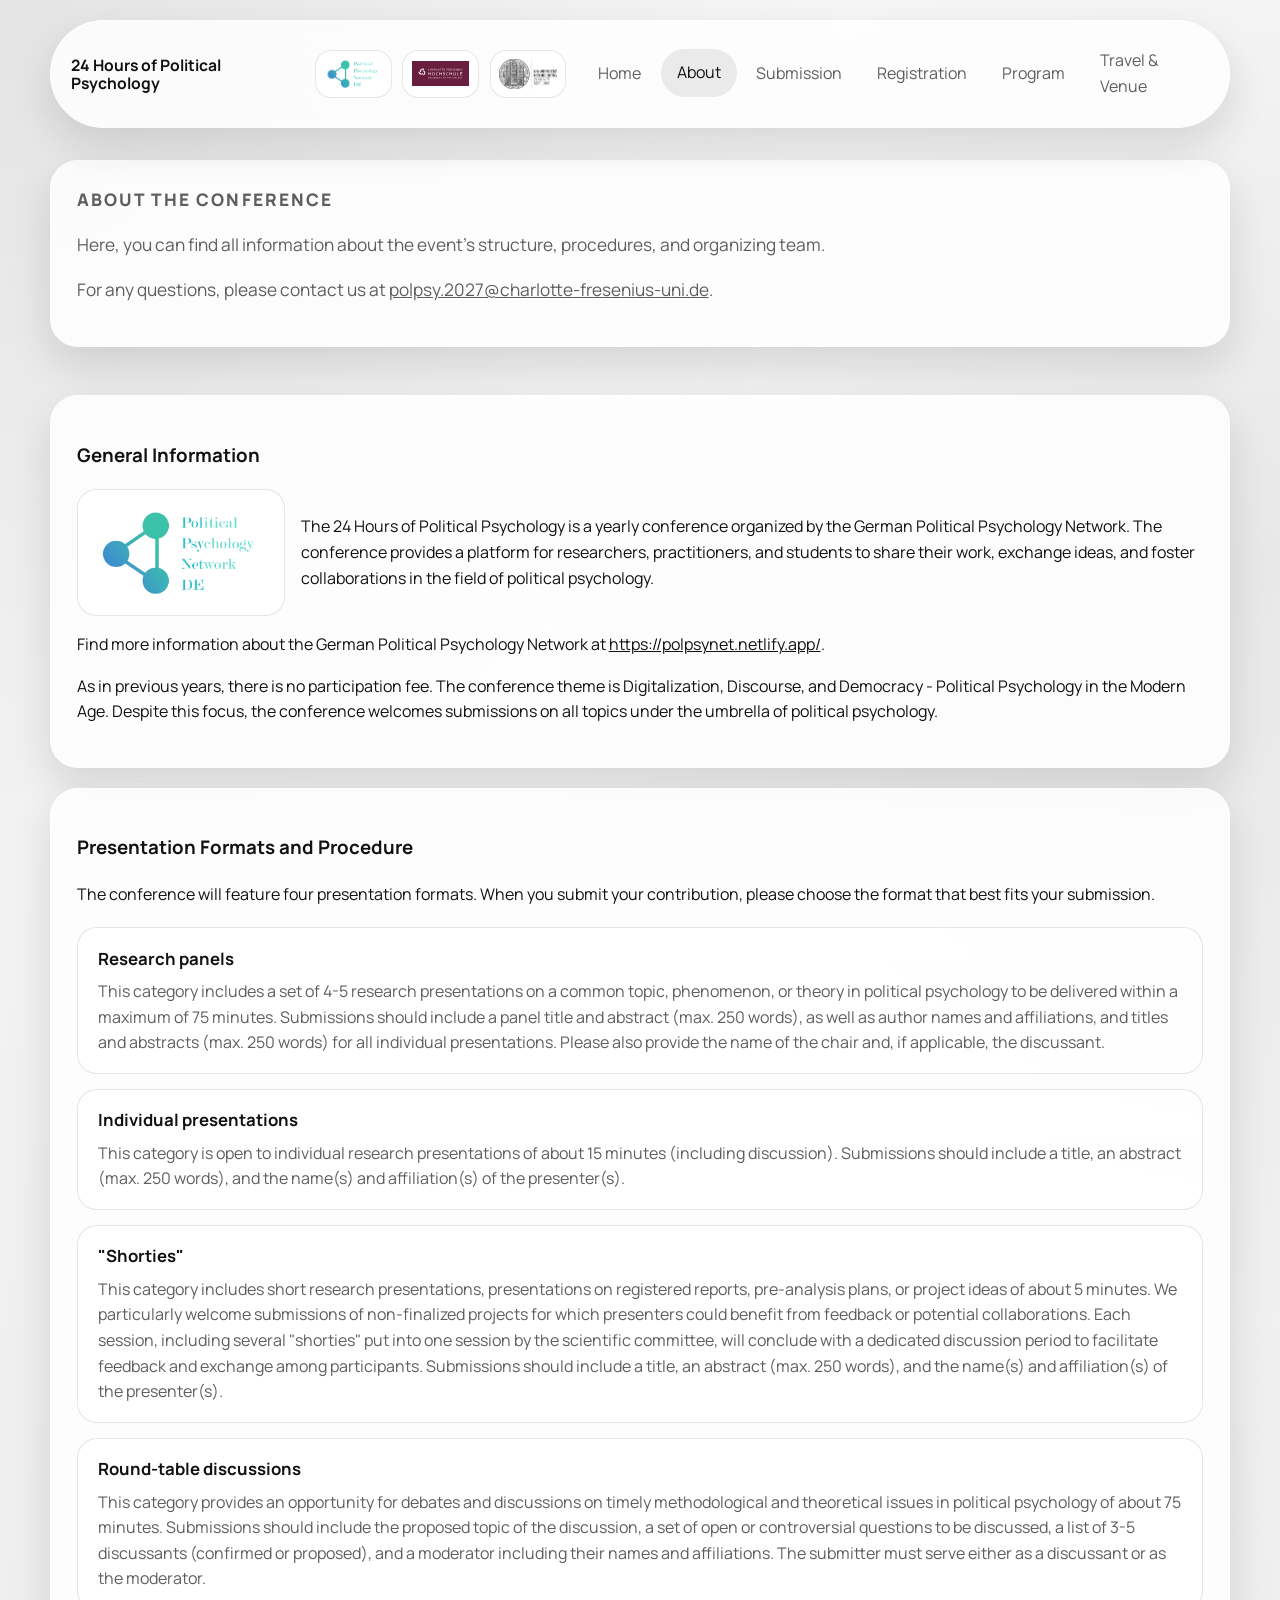
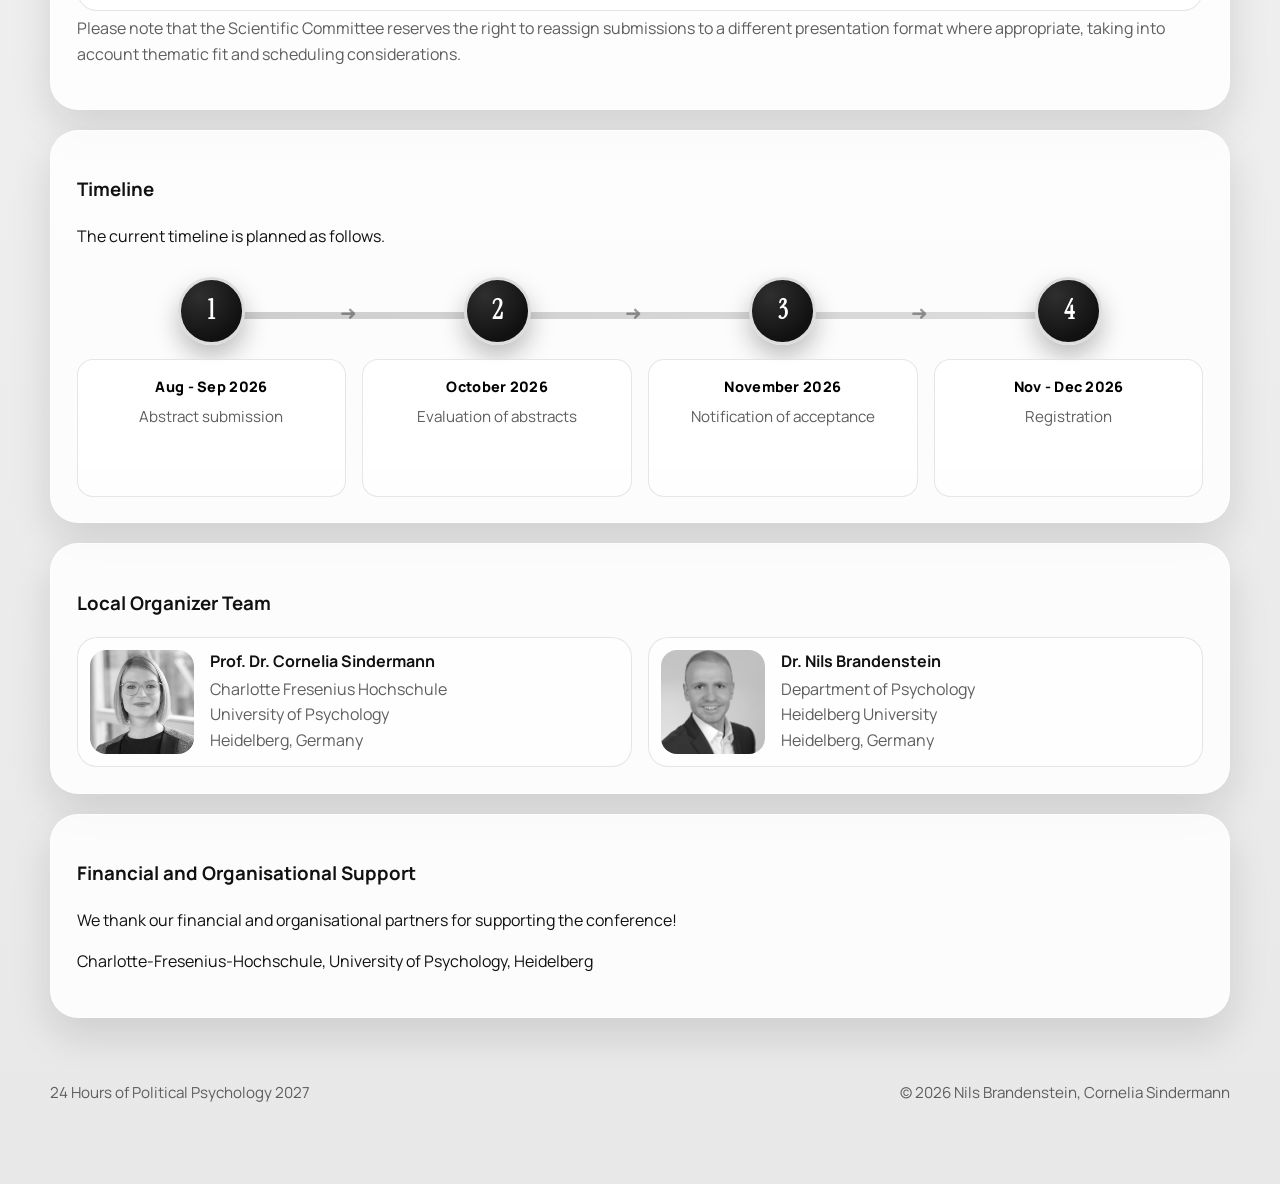
==== about.html @ 0df997bf "Miscellaneous updates and fixes" ====
<!DOCTYPE html>
<html lang="en">
  <head>
    <meta charset="UTF-8" />
    <meta name="viewport" content="width=device-width, initial-scale=1.0" />
    <title>About | 24 Hours of Political Psychology</title>
    <meta
      name="description"
      content="About 24 Hours of Political Psychology in Heidelberg on February 11-12, 2027."
    />
    <link rel="preconnect" href="https://fonts.googleapis.com" />
    <link rel="preconnect" href="https://fonts.gstatic.com" crossorigin />
    <link
      href="https://fonts.googleapis.com/css2?family=Manrope:wght@400;500;700;800&family=Instrument+Serif:ital@0;1&display=swap"
      rel="stylesheet"
    />
    <link rel="stylesheet" href="assets/styles.css" />
  </head>
  <body data-page="about">
    <div class="site-shell">
      <header class="site-header">
        <a class="brand" href="index.html">
          <span class="brand-text">
            <strong>24 Hours of Political Psychology</strong>
          </span>
          <span class="brand-logos" aria-hidden="true">
            <span class="brand-logo-frame">
              <img class="brand-logo" src="Logo_PolPsyNetDE_New_v2.png" alt="" />
            </span>
            <span class="brand-logo-frame">
              <img class="brand-logo" src="Logo-CFH-bourdaux-01.svg" alt="" />
            </span>
            <span class="brand-logo-frame">
              <img class="brand-logo" src="assets/hd_logo_standard_sw_16cm_rgb.png" alt="" />
            </span>
          </span>
        </a>
        <button class="nav-toggle" type="button" aria-expanded="false" aria-label="Open menu">
          <span></span>
          <span></span>
        </button>
        <nav class="site-nav" aria-label="Main navigation">
          <a href="index.html">Home</a>
          <a href="about.html">About</a>
          <a href="submission.html">Submission</a>
          <a href="registration.html">Registration</a>
          <a href="program.html">Program</a>
          <a href="travel.html">Travel & Venue</a>
        </nav>
      </header>

      <main class="page-main">
        <section class="page-hero">
          <p class="eyebrow">About The Conference</p>
          <p>Here, you can find all information about the event's structure, procedures, and organizing team. </p>
          <p>For any questions, please contact us at <a href="mailto:polpsy.2027@charlotte-fresenius-uni.de">polpsy.2027@charlotte-fresenius-uni.de</a>.</p>
          
        </section>

        <section class="content-grid">
          <article class="content-card content-card-general">
            <h3>General Information</h3>
            <div class="general-info-intro">
              <img
                class="about-network-logo"
                src="Logo_PolPsyNetDE_New_v2.png"
                alt="German Political Psychology Network logo"
              />
              <p>The 24 Hours of Political Psychology is a yearly conference organized by the German Political Psychology Network. The conference provides a platform for researchers, practitioners, and students to share their work, exchange ideas, and foster collaborations in the field of political psychology.</p>
            </div>
            <p>Find more information about the German Political Psychology Network at <a href="https://polpsynet.netlify.app/" target="_blank" rel="noopener noreferrer">https://polpsynet.netlify.app/</a>.</p>
            <p>As in previous years, there is no participation fee. The conference theme is Digitalization, Discourse, and Democracy - Political Psychology in the Modern Age. Despite this focus, the conference welcomes submissions on all topics under the umbrella of political psychology.</p>
          </article>
          <article class="content-card">
            <h3>Presentation Formats and Procedure</h3>
            <p>The conference will feature four presentation formats. When you submit your contribution, please choose the format that best fits your submission.</p>
            <div class="format-list">
              <div class="format-item">
                <h4>Research panels</h4>
                <p>This category includes a set of 4-5 research presentations on a common topic, phenomenon, or theory in political psychology to be delivered within a maximum of 75 minutes. Submissions should include a panel title and abstract (max. 250 words), as well as author names and affiliations, and titles and abstracts (max. 250 words) for all individual presentations. Please also provide the name of the chair and, if applicable, the discussant.</p>
              </div>
              <div class="format-item">
                <h4>Individual presentations</h4>
                <p>This category is open to individual research presentations of about 15 minutes (including discussion). Submissions should include a title, an abstract (max. 250 words), and the name(s) and affiliation(s) of the presenter(s).</p>
              </div>
              <div class="format-item">
                <h4>"Shorties"</h4>
                <p>This category includes short research presentations, presentations on registered reports, pre-analysis plans, or project ideas of about 5 minutes. We particularly welcome submissions of non-finalized projects for which presenters could benefit from feedback or potential collaborations. Each session, including several "shorties" put into one session by the scientific committee, will conclude with a dedicated discussion period to facilitate feedback and exchange among participants. Submissions should include a title, an abstract (max. 250 words), and the name(s) and affiliation(s) of the presenter(s).</p>
              </div>
              <div class="format-item">
                <h4>Round-table discussions</h4>
                <p>This category provides an opportunity for debates and discussions on timely methodological and theoretical issues in political psychology of about 75 minutes. Submissions should include the proposed topic of the discussion, a set of open or controversial questions to be discussed, a list of 3-5 discussants (confirmed or proposed), and a moderator including their names and affiliations. The submitter must serve either as a discussant or as the moderator.</p>
              </div>
            </div>
            <p class="program-note">Please note that the Scientific Committee reserves the right to reassign submissions to a different presentation format where appropriate, taking into account thematic fit and scheduling considerations.</p>
          </article>
          <article class="content-card">
            <h3>Timeline</h3>
            <p>The current timeline is planned as follows.</p>
            <div class="timeline">
              <div class="timeline-item">
                <span class="timeline-marker" aria-hidden="true">1</span>
                <div class="timeline-content">
                  <p class="timeline-date">Aug - Sep 2026</p>
                  <p class="timeline-label">Abstract submission</p>
                </div>
              </div>
              <div class="timeline-item">
                <span class="timeline-marker" aria-hidden="true">2</span>
                <div class="timeline-content">
                  <p class="timeline-date">October 2026</p>
                  <p class="timeline-label">Evaluation of abstracts</p>
                </div>
              </div>
              <div class="timeline-item">
                <span class="timeline-marker" aria-hidden="true">3</span>
                <div class="timeline-content">
                  <p class="timeline-date">November 2026</p>
                  <p class="timeline-label">Notification of acceptance</p>
                </div>
              </div>
              <div class="timeline-item">
                <span class="timeline-marker" aria-hidden="true">4</span>
                <div class="timeline-content">
                  <p class="timeline-date">Nov - Dec 2026</p>
                  <p class="timeline-label">Registration</p>
                </div>
              </div>
            </div>
          </article>
          <article class="content-card">
            <h3>Local Organizer Team</h3>
            <div class="organizer-grid">
              <section class="organizer-card" aria-label="Prof. Dr. Cornelia Sindermann">
                <img
                  class="organizer-photo"
                  src="assets/Cornelia-Sindermann-2869214122.jpg"
                  alt="Portrait of Prof. Dr. Cornelia Sindermann"
                />
                <div>
                  <h4>Prof. Dr. Cornelia Sindermann</h4>
                  <p>
                    Charlotte Fresenius Hochschule 
                    <br />
                    University of Psychology
                    <br />
                    Heidelberg, Germany
                  </p>
                </div>
              </section>
              <section class="organizer-card" aria-label="Dr. Nils Brandenstein">
                <img
                  class="organizer-photo"
                  src="assets/Brandenstein SWQuad.jpg"
                  alt="Portrait of Dr. Nils Brandenstein"
                />
                <div>
                  <h4>Dr. Nils Brandenstein</h4>
                  <p>
                    Department of Psychology 
                    <br />
                    Heidelberg University
                    <br />
                    Heidelberg, Germany
                  </p>
                </div>
              </section>
            </div>
          </article>
          <article class="content-card">
            <h3>Financial and Organisational Support</h3>
            <p>We thank our financial and organisational partners for supporting the conference!</p>
            <p> Charlotte-Fresenius-Hochschule, University of Psychology, Heidelberg</p>
          </article>
        </section>
      </main>

      <footer class="site-footer">
        <p>24 Hours of Political Psychology 2027</p>
        <p>&copy; 2026 Nils Brandenstein, Cornelia Sindermann</p>
      </footer>
    </div>

    <script src="assets/site.js"></script>
  </body>
</html>
---- assets/styles.css ----
:root {
  --bg: #ececec;
  --paper: rgba(255, 255, 255, 0.84);
  --paper-strong: #ffffff;
  --ink: #111111;
  --muted: #5e5e5e;
  --accent: #1f1f1f;
  --accent-dark: #000000;
  --line: rgba(17, 17, 17, 0.12);
  --shadow: 0 18px 40px rgba(17, 17, 17, 0.12);
  --radius: 28px;
  --max-width: 1180px;
}

*,
*::before,
*::after {
  box-sizing: border-box;
}

html {
  scroll-behavior: smooth;
}

body {
  margin: 0;
  min-height: 100vh;
  color: var(--ink);
  background:
    radial-gradient(circle at top left, rgba(0, 0, 0, 0.08), transparent 28%),
    radial-gradient(circle at right 20%, rgba(90, 90, 90, 0.08), transparent 30%),
    linear-gradient(180deg, #f7f7f7 0%, #e8e8e8 100%);
  font-family: "Manrope", sans-serif;
  line-height: 1.6;
}

img {
  max-width: 100%;
}

a {
  color: inherit;
}

button {
  font: inherit;
}

.site-shell {
  width: min(calc(100% - 2rem), var(--max-width));
  margin: 0 auto;
  padding: 1.25rem 0 3rem;
}

.site-header {
  position: sticky;
  top: 1rem;
  z-index: 20;
  display: flex;
  align-items: center;
  justify-content: space-between;
  gap: 1rem;
  padding: 1rem 1.25rem;
  margin-bottom: 2rem;
  background: rgba(255, 255, 255, 0.82);
  border: 1px solid rgba(255, 255, 255, 0.7);
  border-radius: 999px;
  backdrop-filter: blur(18px);
  box-shadow: var(--shadow);
}

.brand {
  display: inline-flex;
  align-items: center;
  gap: 0.9rem;
  flex: 1 1 auto;
  min-width: 0;
  text-decoration: none;
}

.brand-logos {
  display: inline-flex;
  align-items: center;
  flex: 0 0 auto;
  gap: 0.65rem;
}

.brand-logo-frame {
  display: inline-flex;
  align-items: center;
  justify-content: center;
  width: 4.8rem;
  height: 3rem;
  padding: 0.35rem 0.55rem;
  border: 1px solid rgba(17, 17, 17, 0.1);
  border-radius: 1rem;
  background: rgba(255, 255, 255, 0.95);
}

.brand-logo {
  width: 100%;
  height: 100%;
  object-fit: contain;
}

.brand-text {
  display: flex;
  flex-direction: column;
  flex: 0 1 auto;
  line-height: 1.15;
}

.brand-text strong {
  font-size: 0.98rem;
}

.about-network-logo {
  display: block;
  width: 100%;
  max-width: 13rem;
  margin: 0;
  padding: 0.9rem 1.1rem;
  border: 1px solid rgba(17, 17, 17, 0.1);
  border-radius: 1.2rem;
  background: rgba(255, 255, 255, 0.95);
}

.content-card-general .general-info-intro {
  display: grid;
  grid-template-columns: minmax(8.5rem, 13rem) 1fr;
  gap: 1rem;
  align-items: center;
  margin: 0.3rem 0 1rem;
}

.content-card-general .general-info-intro p {
  margin: 0;
}

.brand-text span {
  color: var(--muted);
  font-size: 0.9rem;
}

.site-nav {
  display: flex;
  align-items: center;
  gap: 0.2rem;
}

.site-nav a {
  padding: 0.7rem 1rem;
  border-radius: 999px;
  text-decoration: none;
  color: var(--muted);
  transition: background-color 180ms ease, color 180ms ease, transform 180ms ease;
}

.site-nav a:hover,
.site-nav a:focus-visible,
.site-nav a.is-active {
  color: var(--ink);
  background: rgba(17, 17, 17, 0.08);
  transform: translateY(-1px);
}

.nav-toggle {
  display: none;
  width: 3rem;
  height: 3rem;
  padding: 0;
  border: 0;
  border-radius: 50%;
  background: rgba(17, 17, 17, 0.08);
  color: var(--ink);
}

.nav-toggle span {
  display: block;
  width: 1.15rem;
  height: 2px;
  margin: 0.22rem auto;
  background: currentColor;
}

.hero,
.page-hero,
.spotlight,
.feature-card,
.content-card,
.accent-panel,
.program-day,
.program-summary,
.hero-card {
  background: var(--paper);
  border: 1px solid rgba(255, 255, 255, 0.65);
  border-radius: var(--radius);
  box-shadow: var(--shadow);
}

.hero {
  display: grid;
  grid-template-columns: 1.4fr 0.9fr;
  gap: 1.5rem;
  padding: clamp(1.5rem, 4vw, 3rem);
  align-items: end;
  overflow: hidden;
}

.hero-copy h1,
.page-hero h1,
.spotlight h2,
.feature-card h2,
.content-card h2,
.accent-panel h2,
.hero-card h2,
.program-day h2 {
  margin: 0;
  font-family: "Instrument Serif", serif;
  font-weight: 400;
  line-height: 0.98;
  letter-spacing: -0.03em;
}

.hero-copy h1 {
  max-width: 9ch;
  font-size: clamp(3.2rem, 8vw, 6.2rem);
}

.page-hero h1 {
  max-width: 12ch;
  font-size: clamp(2.7rem, 6vw, 4.8rem);
}

.spotlight h2,
.feature-card h2,
.content-card h2,
.accent-panel h2,
.hero-card h2,
.program-summary h2,
.program-day h2 {
  font-size: clamp(2rem, 4vw, 3rem);
}

.eyebrow,
.card-kicker {
  margin: 0 0 0.75rem;
  color: var(--accent-dark);
  font-size: 0.82rem;
  font-weight: 800;
  letter-spacing: 0.12em;
  text-transform: uppercase;
}

.hero-text,
.page-hero p {
  max-width: 58ch;
  color: var(--muted);
  font-size: 1.08rem;
}

body[data-page]:not([data-page="home"]) .page-hero h1 {
  max-width: 18ch;
}

body[data-page]:not([data-page="home"]) .page-hero p {
  width: 100%;
  max-width: none;
}

.hero-actions {
  display: flex;
  flex-wrap: wrap;
  gap: 0.9rem;
  align-items: center;
  margin-top: 2rem;
}

.button {
  display: inline-flex;
  align-items: center;
  justify-content: center;
  min-height: 3.25rem;
  padding: 0.85rem 1.35rem;
  border: 1px solid transparent;
  border-radius: 999px;
  text-decoration: none;
  transition: transform 180ms ease, box-shadow 180ms ease, background-color 180ms ease;
  cursor: pointer;
}

.button:hover,
.button:focus-visible {
  transform: translateY(-1px);
}

.button-primary {
  background: var(--accent);
  color: #fff;
  box-shadow: 0 12px 24px rgba(17, 17, 17, 0.18);
}

.button-primary:hover,
.button-primary:focus-visible {
  background: var(--accent-dark);
}

.button-secondary {
  background: rgba(28, 36, 48, 0.06);
  color: var(--ink);
  border-color: rgba(28, 36, 48, 0.08);
}

.inline-note {
  color: var(--muted);
  font-size: 0.95rem;
}

.hero-card {
  position: relative;
  padding: 1.6rem;
}

.hero-card::before {
  content: "";
  position: absolute;
  inset: auto -10% -20% auto;
  width: 12rem;
  height: 12rem;
  border-radius: 50%;
  background: radial-gradient(circle, rgba(17, 17, 17, 0.12), transparent 70%);
}

.event-meta {
  display: grid;
  gap: 1rem;
  margin: 1.5rem 0 0;
}

.event-meta dt {
  color: var(--muted);
  font-size: 0.9rem;
}

.event-meta dd {
  margin: 0.2rem 0 0;
  font-weight: 700;
}

.feature-grid,
.content-grid {
  display: grid;
  grid-template-columns: 1fr;
  gap: 1.25rem;
  margin-top: 1.5rem;
}

.feature-card,
.content-card,
.accent-panel,
.page-hero,
.spotlight,
.program-summary,
.program-day {
  padding: 1.6rem;
}

.map-embed {
  overflow: hidden;
  border-radius: 1rem;
  border: 1px solid var(--line);
  min-height: 18rem;
}

.map-embed iframe {
  display: block;
  width: 100%;
  min-height: 18rem;
  border: 0;
}

.organizer-grid {
  display: grid;
  grid-template-columns: repeat(2, minmax(0, 1fr));
  gap: 1rem;
  margin-top: 1rem;
}

.organizer-card {
  display: grid;
  grid-template-columns: 6.5rem 1fr;
  gap: 1rem;
  align-items: center;
  padding: 0.75rem;
  border: 1px solid rgba(17, 17, 17, 0.1);
  border-radius: 1.25rem;
  background: rgba(255, 255, 255, 0.68);
}

.organizer-photo {
  width: 6.5rem;
  aspect-ratio: 1;
  border-radius: 1rem;
  object-fit: cover;
  filter: grayscale(100%);
}

.organizer-card h4 {
  margin: 0;
  font-size: 1rem;
  line-height: 1.25;
}

.organizer-card p {
  margin: 0.35rem 0 0;
  color: var(--muted);
}

.format-list {
  display: grid;
  gap: 0.9rem;
  margin-top: 1.25rem;
}

.format-item {
  padding: 1.1rem 1.25rem;
  border: 1px solid rgba(17, 17, 17, 0.1);
  border-radius: 1.25rem;
  background: rgba(255, 255, 255, 0.68);
}

.format-item h4 {
  margin: 0 0 0.4rem;
  font-size: 1.05rem;
}

.format-item p {
  margin: 0;
  color: var(--muted);
}

.timeline {
  position: relative;
  display: grid;
  grid-template-columns: repeat(4, minmax(0, 1fr));
  gap: 1rem;
  margin-top: 1.75rem;
}

.timeline::before {
  content: "";
  position: absolute;
  left: 11%;
  right: 11%;
  top: 2.15rem;
  height: 0.42rem;
  border-radius: 999px;
  background: linear-gradient(90deg, #111 0%, #5e5e5e 100%);
  opacity: 0.2;
}

.timeline-item {
  position: relative;
  z-index: 1;
  display: grid;
  justify-items: center;
  text-align: center;
  gap: 0.9rem;
}

.timeline-item:not(:last-child)::after {
  content: "➜";
  position: absolute;
  top: 1.25rem;
  right: -0.65rem;
  font-size: 1.25rem;
  color: rgba(17, 17, 17, 0.4);
}

.timeline-marker {
  display: inline-flex;
  align-items: center;
  justify-content: center;
  width: 4.2rem;
  height: 4.2rem;
  border-radius: 50%;
  background: radial-gradient(circle at 30% 25%, #2f2f2f 0%, #111 72%);
  color: #fff;
  font-family: "Instrument Serif", serif;
  font-size: 1.6rem;
  font-weight: 700;
  border: 3px solid rgba(255, 255, 255, 0.85);
  box-shadow: 0 12px 24px rgba(17, 17, 17, 0.26);
}

.timeline-content {
  width: 100%;
  min-height: 8.6rem;
  padding: 0.95rem 0.9rem 1.05rem;
  border: 1px solid rgba(17, 17, 17, 0.1);
  border-radius: 1rem;
  background: linear-gradient(180deg, rgba(255, 255, 255, 0.95), rgba(255, 255, 255, 0.7));
}

.timeline-date {
  margin: 0;
  font-weight: 800;
  color: var(--accent-dark);
  font-size: 0.9rem;
  letter-spacing: 0.02em;
}

.timeline-label {
  margin: 0.45rem 0 0;
  color: var(--muted);
  font-size: 0.95rem;
}

@media (max-width: 980px) {
  .timeline {
    grid-template-columns: repeat(2, minmax(0, 1fr));
  }

  .timeline::before {
    display: none;
  }

  .timeline-item:not(:last-child)::after {
    display: none;
  }
}

@media (max-width: 640px) {
  .timeline {
    grid-template-columns: 1fr;
  }

  .timeline-content {
    min-height: 0;
  }
}

.text-link {
  display: inline-block;
  margin-top: 1rem;
  font-weight: 700;
  color: var(--accent-dark);
  text-decoration: none;
}

.text-link:hover,
.text-link:focus-visible {
  text-decoration: underline;
}

.spotlight,
.two-column {
  margin-top: 1.5rem;
}

.news-updates {
  margin-top: 1.5rem;
}

.news-list {
  display: grid;
  gap: 0.85rem;
  margin: 1.25rem 0 0;
  padding-left: 1.25rem;
}

.news-list li::marker {
  color: var(--accent-dark);
}

.news-list time {
  display: block;
  margin-bottom: 0.2rem;
  color: var(--accent-dark);
  font-weight: 800;
}

.spotlight {
  display: grid;
  grid-template-columns: 0.95fr 1.05fr;
  gap: 1.5rem;
  align-items: center;
}

.page-main {
  display: grid;
  gap: 1.5rem;
}

.two-column {
  display: grid;
  grid-template-columns: 1.2fr 0.8fr;
  gap: 1.5rem;
  align-items: start;
}

.accent-panel {
  background:
    linear-gradient(145deg, rgba(17, 17, 17, 0.08), rgba(255, 255, 255, 0.72)),
    var(--paper-strong);
}

.site-footer {
  display: flex;
  justify-content: space-between;
  gap: 1rem;
  margin-top: 2rem;
  padding: 1rem 0;
  color: var(--muted);
  font-size: 0.95rem;
}

.program-summary {
  display: grid;
  gap: 0.75rem;
}

.program-days {
  display: grid;
  gap: 1rem;
}

.program-export {
  display: flex;
  justify-content: center;
  margin-top: 0.5rem;
}

.program-day-header {
  display: flex;
  justify-content: space-between;
  gap: 1rem;
  align-items: end;
  margin-bottom: 1rem;
}

.program-day-date {
  color: var(--muted);
  font-weight: 700;
}

.program-session-list {
  display: grid;
  gap: 0.85rem;
}

.program-session {
  display: grid;
  grid-template-columns: 9rem 1fr;
  gap: 1rem;
  padding: 1rem 0;
  border-top: 1px solid var(--line);
}

.program-session:first-child {
  border-top: 0;
  padding-top: 0;
}

.program-time {
  font-weight: 800;
  color: var(--accent-dark);
}

.program-title {
  margin: 0;
  font-size: 1.1rem;
}

.program-meta,
.program-description {
  margin: 0.35rem 0 0;
  color: var(--muted);
}

.program-tags {
  display: flex;
  flex-wrap: wrap;
  gap: 0.45rem;
  margin-top: 0.75rem;
}

.program-tags span {
  padding: 0.35rem 0.65rem;
  border-radius: 999px;
  background: rgba(28, 36, 48, 0.06);
  font-size: 0.88rem;
}

.program-note {
  margin-top: 0.35rem;
  color: var(--muted);
}

body.nav-open .site-nav {
  display: flex;
}

@media (max-width: 1120px) {
  .site-header {
    border-radius: 2rem;
  }

  .brand-logo-frame {
    width: 4.2rem;
    height: 2.65rem;
  }

  .nav-toggle {
    display: inline-block;
  }

  .site-nav {
    display: none;
    position: absolute;
    left: 0;
    right: 0;
    top: calc(100% + 0.75rem);
    flex-direction: column;
    align-items: stretch;
    padding: 0.8rem;
    background: rgba(255, 255, 255, 0.96);
    border: 1px solid rgba(255, 255, 255, 0.75);
    border-radius: 1.5rem;
    box-shadow: var(--shadow);
  }

  .site-nav a {
    padding: 0.9rem 1rem;
  }
}

@media (max-width: 640px) {
  .content-card-general .general-info-intro {
    grid-template-columns: 1fr;
  }

  .about-network-logo {
    max-width: 12rem;
    margin: 0 auto;
  }

  .brand {
    flex-direction: column;
    align-items: flex-start;
    gap: 0.5rem;
  }

  .brand-logo-frame {
    width: 3.8rem;
    height: 2.35rem;
    padding: 0.3rem 0.45rem;
  }

  .organizer-card {
    grid-template-columns: 1fr;
  }

  .organizer-photo {
    width: 100%;
    max-height: 16rem;
  }
}

@media (max-width: 900px) {
  .hero,
  .spotlight,
  .two-column,
  .feature-grid,
  .content-grid {
    grid-template-columns: 1fr;
  }

  .program-session {
    grid-template-columns: 1fr;
    gap: 0.45rem;
  }

  .organizer-grid {
    grid-template-columns: 1fr;
  }

  .site-footer {
    flex-direction: column;
  }
}

@media print {
  body {
    background: #fff;
  }

  .site-header,
  .site-footer,
  .hero-actions,
  .nav-toggle {
    display: none !important;
  }

  .site-shell {
    width: 100%;
    padding: 0;
  }

  .page-main,
  .program-days {
    gap: 0.75rem;
  }

  .page-hero,
  .program-summary,
  .program-day {
    box-shadow: none;
    border: 1px solid #d9d9d9;
    background: #fff;
    break-inside: avoid;
  }

  .page-hero h1 {
    font-size: 2.5rem;
  }
}
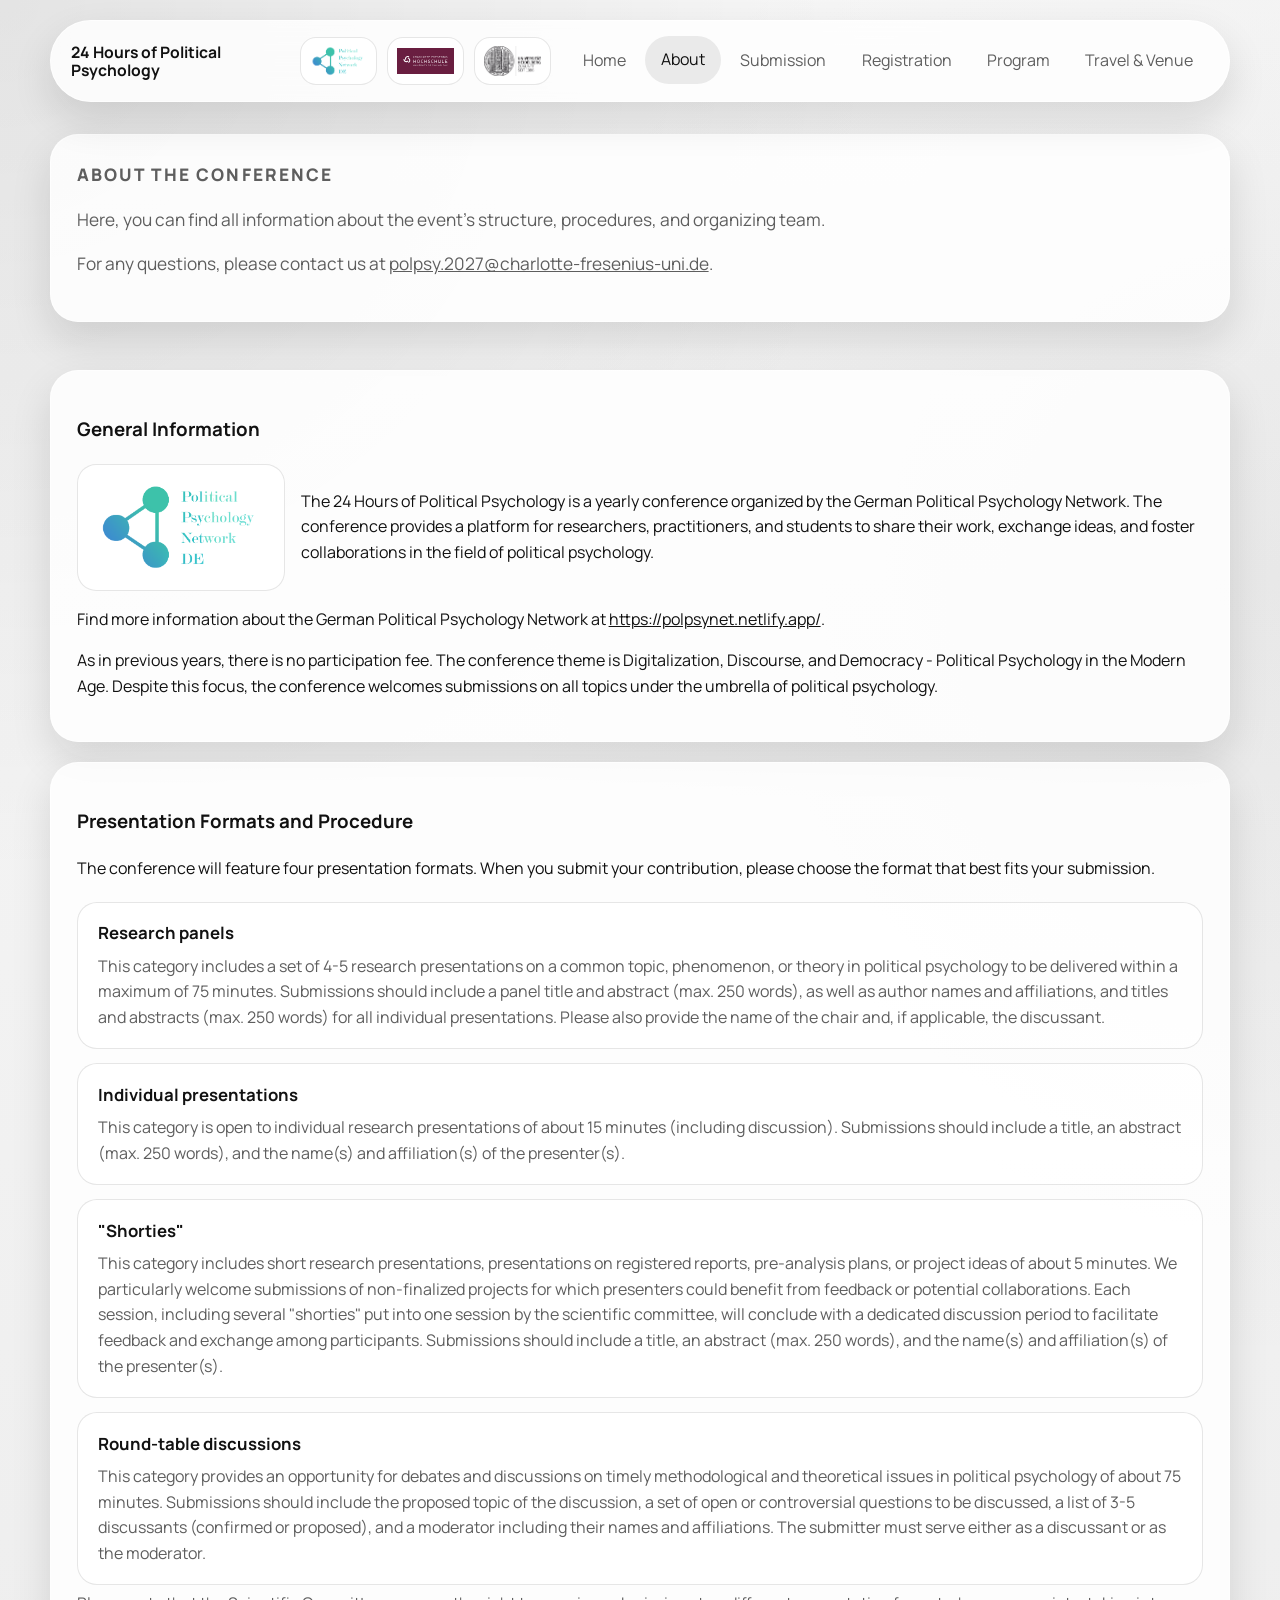
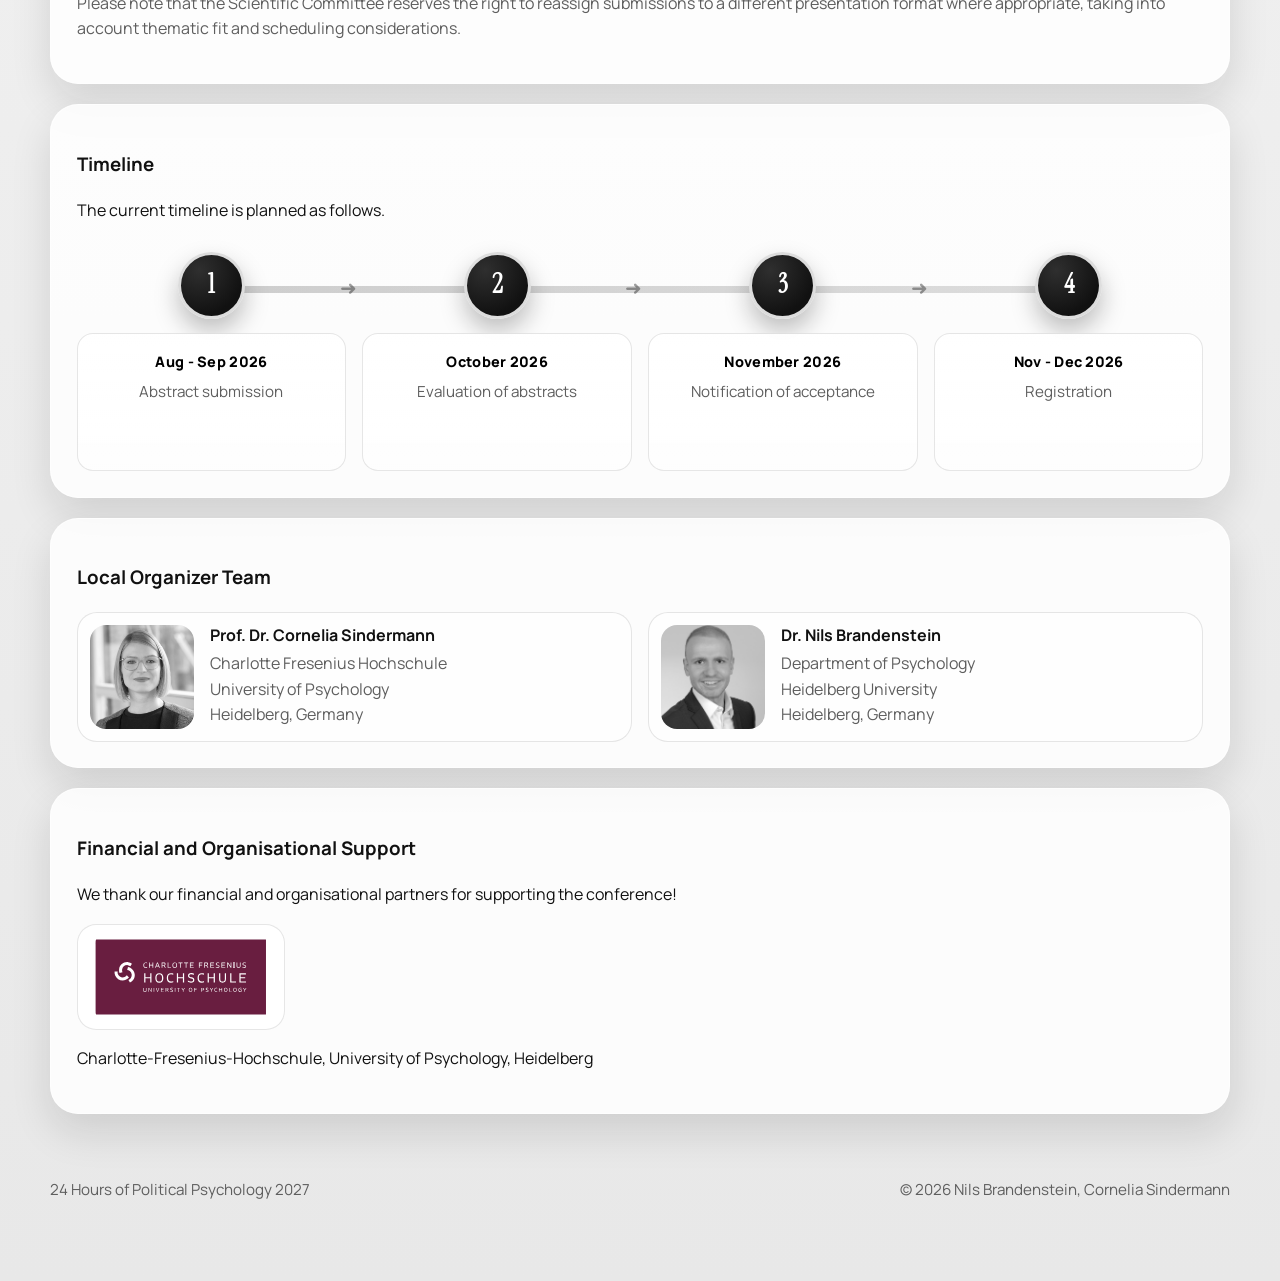
==== commit 6e24b6d9: "Update support logo and navigation Co-authored-by: Copilot <223556219+Copilot@users.noreply.github.c" ====
--- a/about.html
+++ b/about.html
@@ -170,7 +170,12 @@
           <article class="content-card">
             <h3>Financial and Organisational Support</h3>
             <p>We thank our financial and organisational partners for supporting the conference!</p>
-            <p> Charlotte-Fresenius-Hochschule, University of Psychology, Heidelberg</p>
+            <img
+              class="about-network-logo"
+              src="Logo-CFH-bourdaux-01.svg"
+              alt="Charlotte Fresenius Hochschule logo"
+            />
+            <p>Charlotte-Fresenius-Hochschule, University of Psychology, Heidelberg</p>
           </article>
         </section>
       </main>
--- a/assets/styles.css
+++ b/assets/styles.css
@@ -153,6 +153,7 @@
   border-radius: 999px;
   text-decoration: none;
   color: var(--muted);
+  white-space: nowrap;
   transition: background-color 180ms ease, color 180ms ease, transform 180ms ease;
 }
 
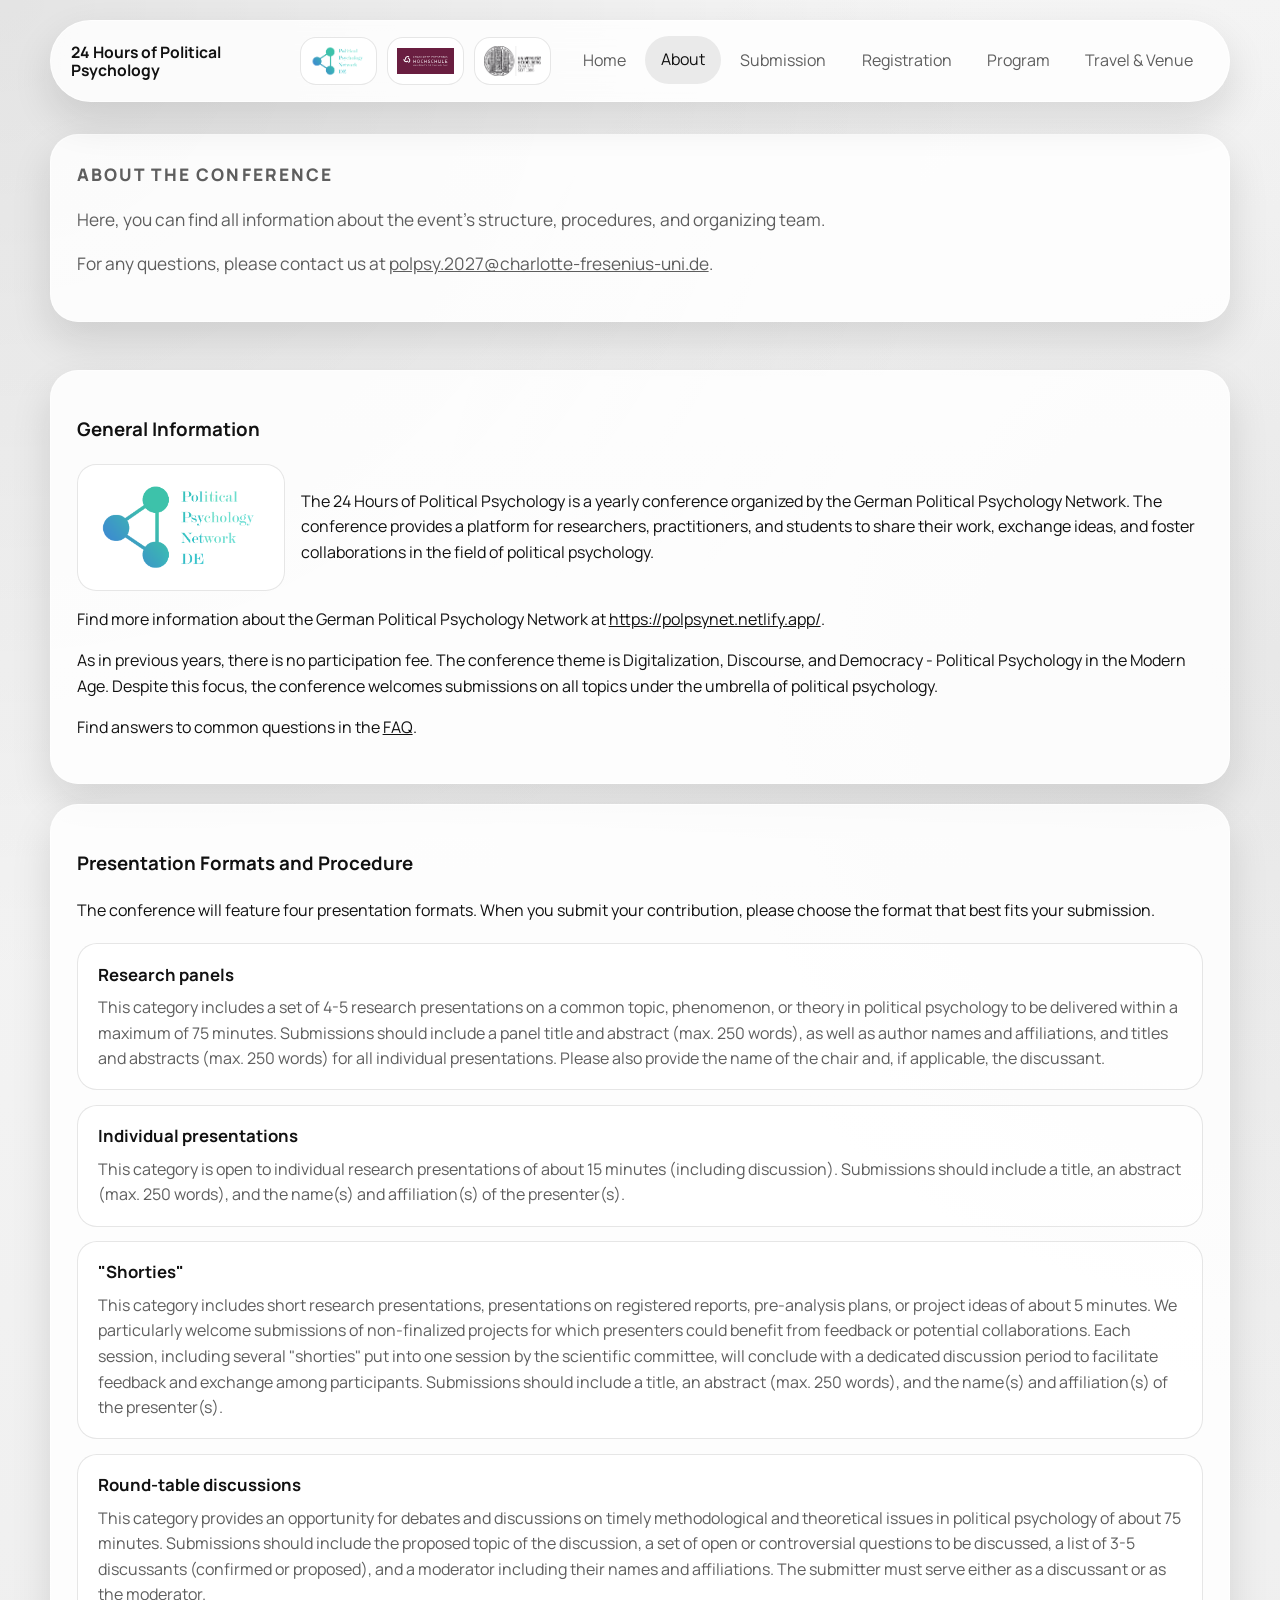
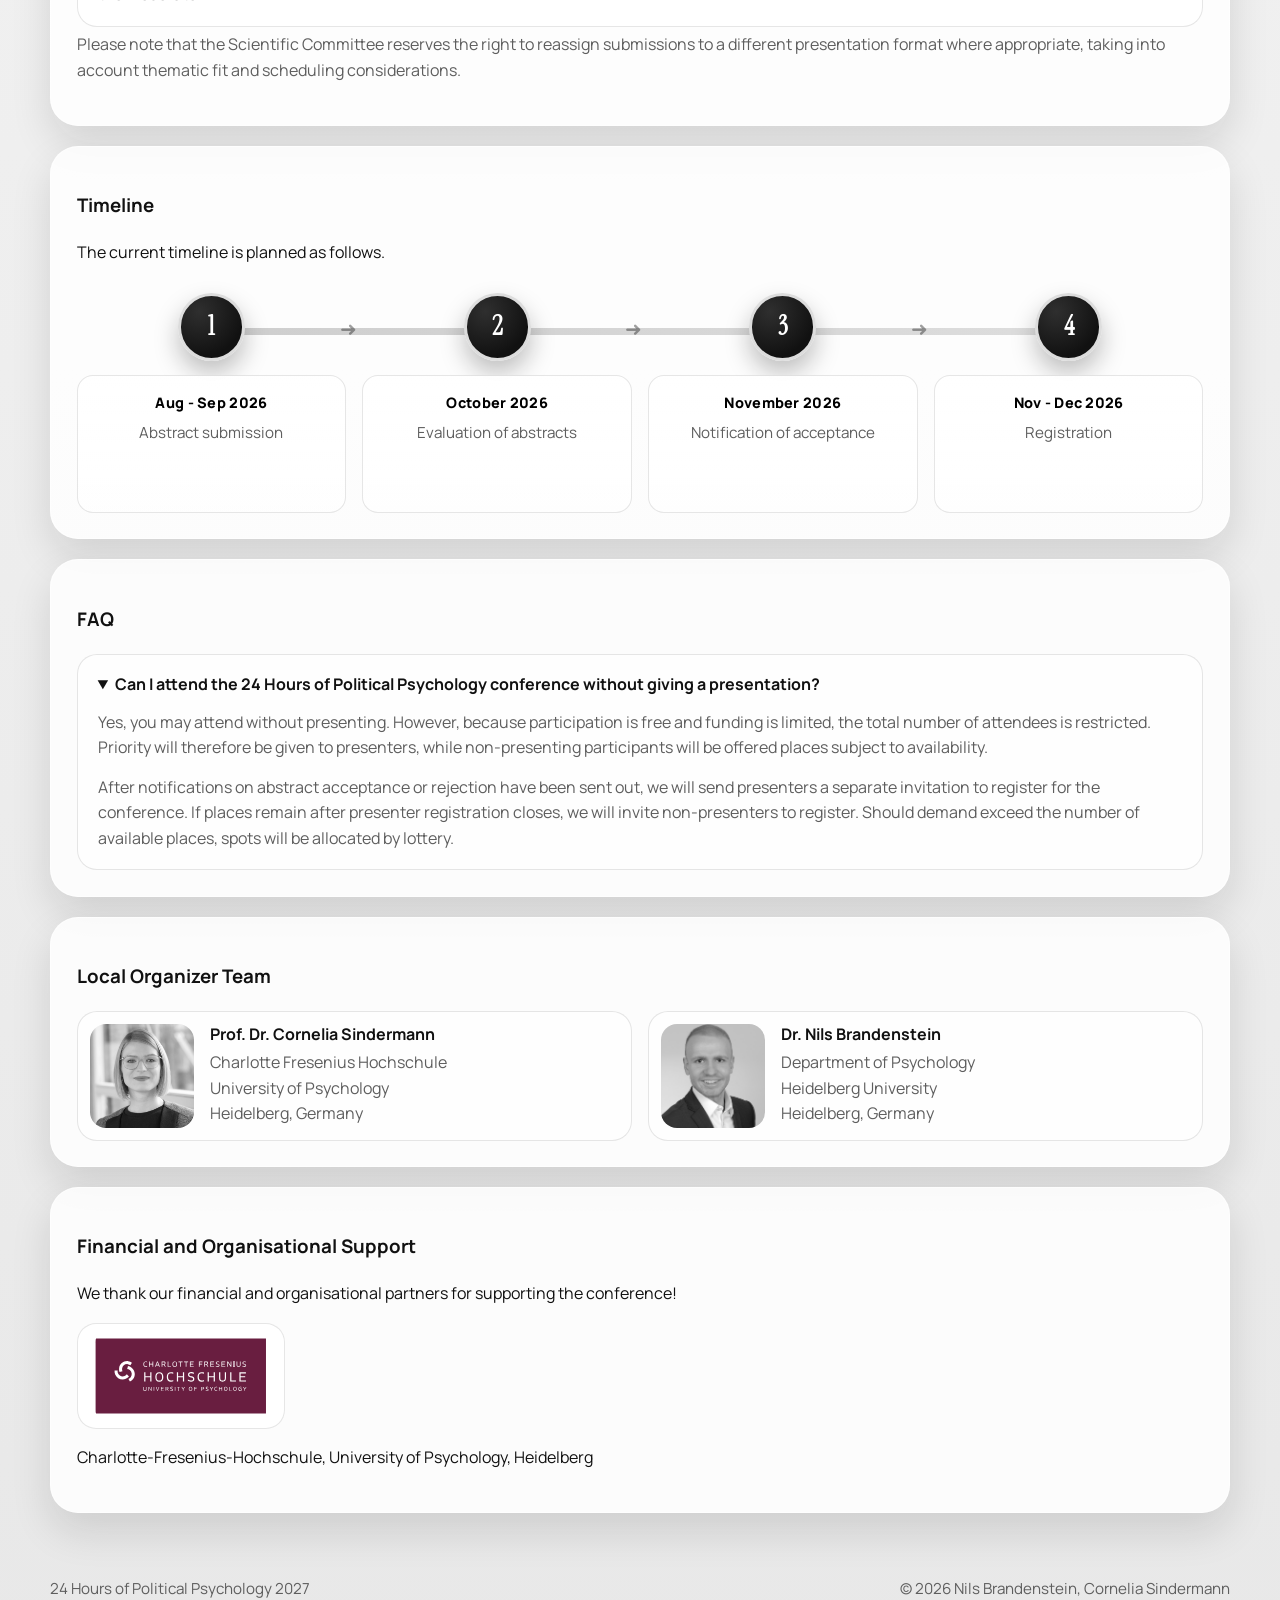
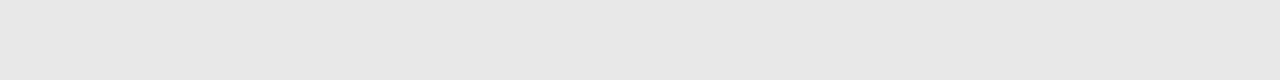
==== commit 7b99305a: "Add about page FAQ Co-authored-by: Copilot <223556219+Copilot@users.noreply.github.com>" ====
--- a/about.html
+++ b/about.html
@@ -25,10 +25,10 @@
           </span>
           <span class="brand-logos" aria-hidden="true">
             <span class="brand-logo-frame">
-              <img class="brand-logo" src="Logo_PolPsyNetDE_New_v2.png" alt="" />
+              <img class="brand-logo" src="assets/Logo_PolPsyNetDE_New_v2.png" alt="" />
             </span>
             <span class="brand-logo-frame">
-              <img class="brand-logo" src="Logo-CFH-bourdaux-01.svg" alt="" />
+              <img class="brand-logo" src="assets/Logo-CFH-bourdaux-01.svg" alt="" />
             </span>
             <span class="brand-logo-frame">
               <img class="brand-logo" src="assets/hd_logo_standard_sw_16cm_rgb.png" alt="" />
@@ -63,13 +63,14 @@
             <div class="general-info-intro">
               <img
                 class="about-network-logo"
-                src="Logo_PolPsyNetDE_New_v2.png"
+                src="assets/Logo_PolPsyNetDE_New_v2.png"
                 alt="German Political Psychology Network logo"
               />
               <p>The 24 Hours of Political Psychology is a yearly conference organized by the German Political Psychology Network. The conference provides a platform for researchers, practitioners, and students to share their work, exchange ideas, and foster collaborations in the field of political psychology.</p>
             </div>
             <p>Find more information about the German Political Psychology Network at <a href="https://polpsynet.netlify.app/" target="_blank" rel="noopener noreferrer">https://polpsynet.netlify.app/</a>.</p>
             <p>As in previous years, there is no participation fee. The conference theme is Digitalization, Discourse, and Democracy - Political Psychology in the Modern Age. Despite this focus, the conference welcomes submissions on all topics under the umbrella of political psychology.</p>
+            <p>Find answers to common questions in the <a href="#faq">FAQ</a>.</p>
           </article>
           <article class="content-card">
             <h3>Presentation Formats and Procedure</h3>
@@ -126,6 +127,16 @@
                   <p class="timeline-label">Registration</p>
                 </div>
               </div>
+            </div>
+          </article>
+          <article class="content-card" id="faq">
+            <h3>FAQ</h3>
+            <div class="faq-list">
+              <details class="faq-item" open>
+                <summary>Can I attend the 24 Hours of Political Psychology conference without giving a presentation?</summary>
+                <p>Yes, you may attend without presenting. However, because participation is free and funding is limited, the total number of attendees is restricted. Priority will therefore be given to presenters, while non-presenting participants will be offered places subject to availability.</p>
+                <p>After notifications on abstract acceptance or rejection have been sent out, we will send presenters a separate invitation to register for the conference. If places remain after presenter registration closes, we will invite non-presenters to register. Should demand exceed the number of available places, spots will be allocated by lottery.</p>
+              </details>
             </div>
           </article>
           <article class="content-card">
@@ -172,7 +183,7 @@
             <p>We thank our financial and organisational partners for supporting the conference!</p>
             <img
               class="about-network-logo"
-              src="Logo-CFH-bourdaux-01.svg"
+              src="assets/Logo-CFH-bourdaux-01.svg"
               alt="Charlotte Fresenius Hochschule logo"
             />
             <p>Charlotte-Fresenius-Hochschule, University of Psychology, Heidelberg</p>
--- a/assets/styles.css
+++ b/assets/styles.css
@@ -440,6 +440,30 @@
   color: var(--muted);
 }
 
+.faq-list {
+  display: grid;
+  gap: 0.9rem;
+  margin-top: 1.25rem;
+}
+
+.faq-item {
+  padding: 1.1rem 1.25rem;
+  border: 1px solid rgba(17, 17, 17, 0.1);
+  border-radius: 1.25rem;
+  background: rgba(255, 255, 255, 0.68);
+}
+
+.faq-item summary {
+  cursor: pointer;
+  font-weight: 700;
+  line-height: 1.45;
+}
+
+.faq-item p {
+  margin: 0.85rem 0 0;
+  color: var(--muted);
+}
+
 .timeline {
   position: relative;
   display: grid;
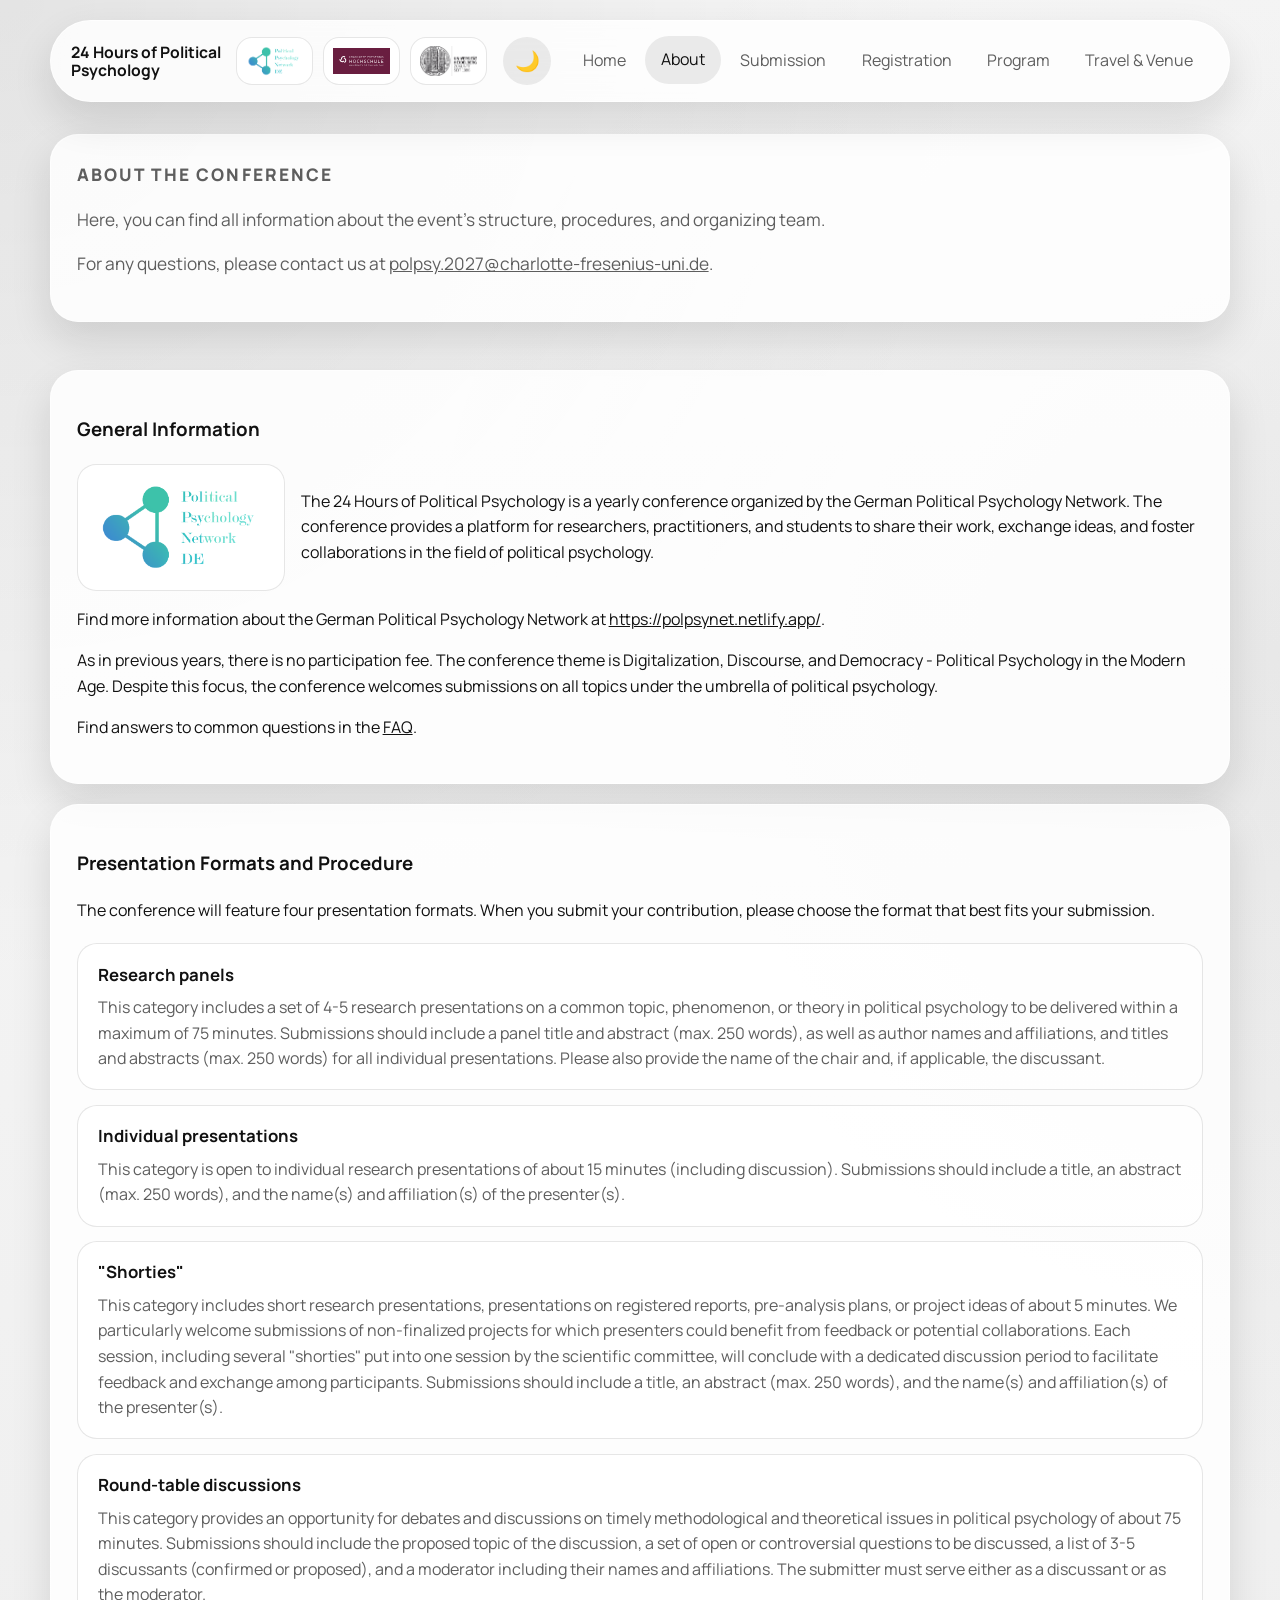
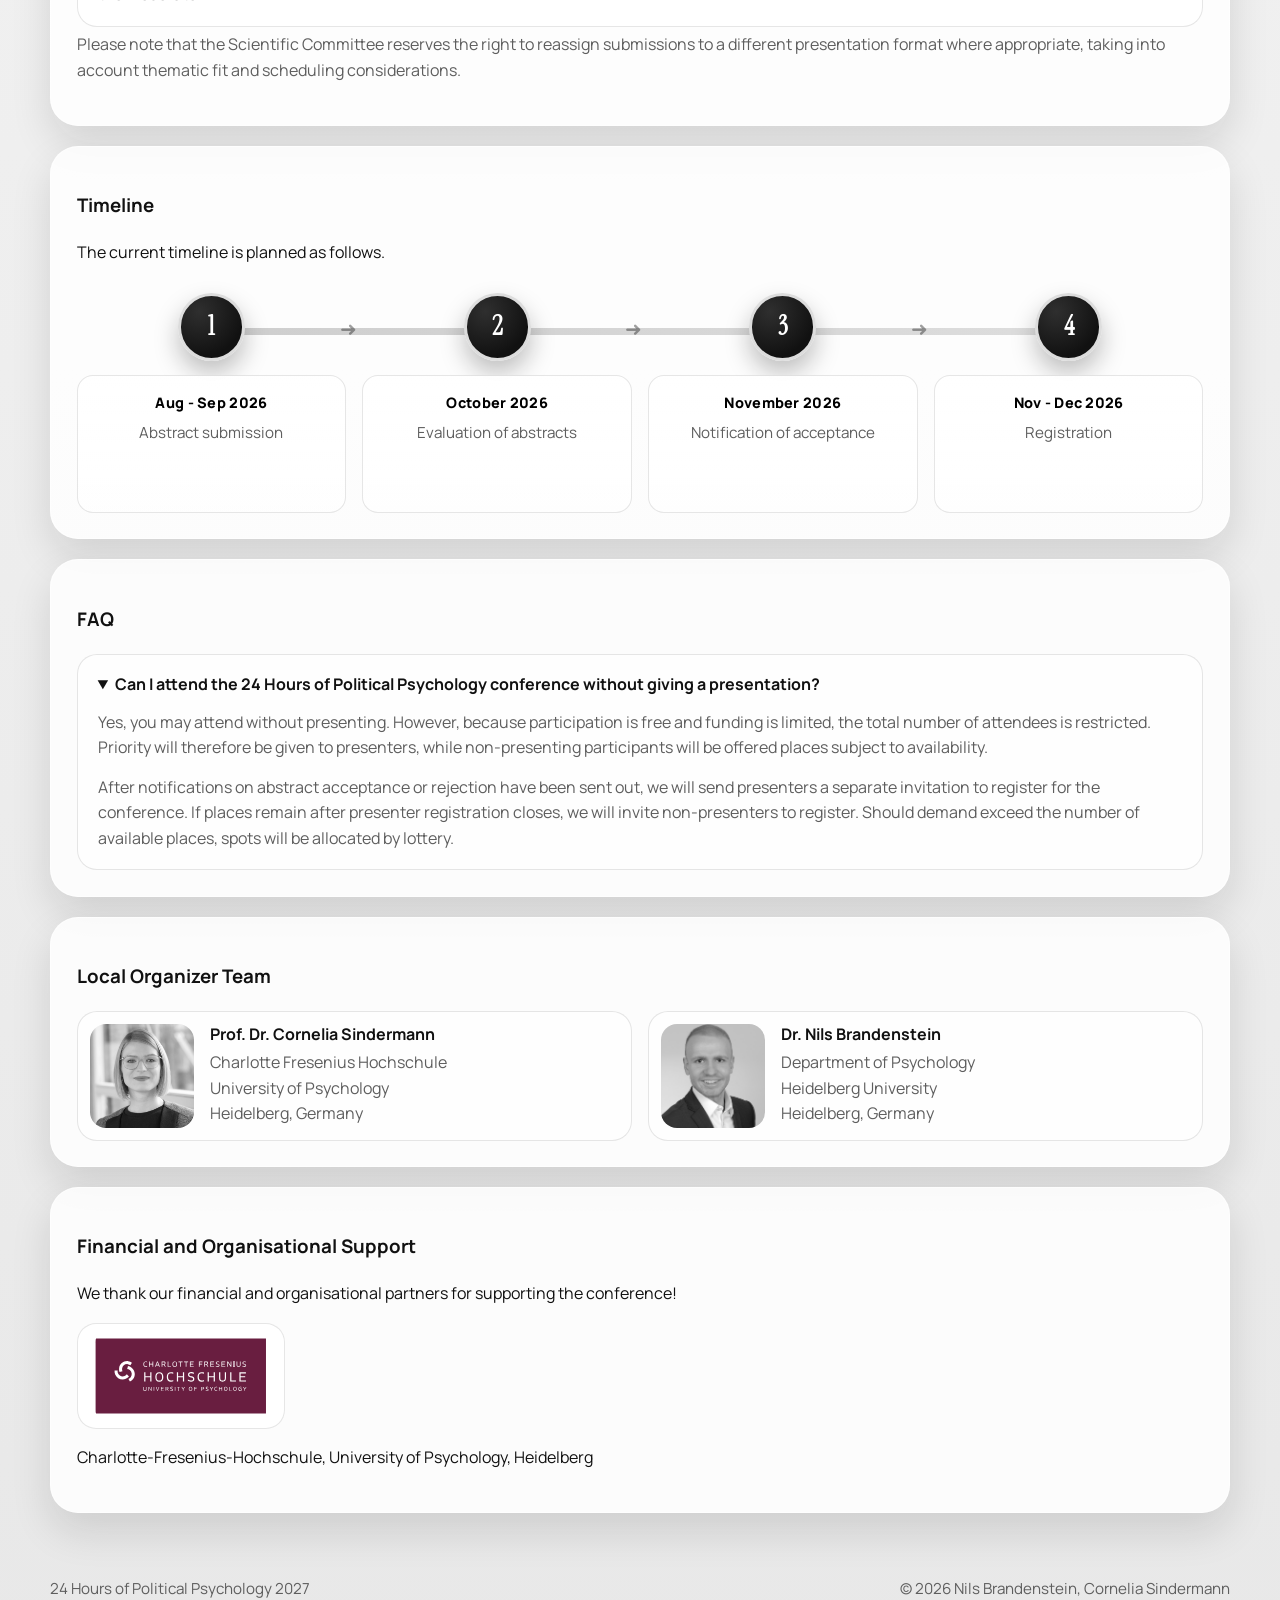
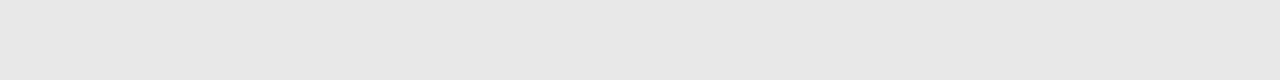
==== commit 0a98e5ac: "Add dark mode with browser-preference default and manual toggle - Default theme follows prefers-colo" ====
--- a/about.html
+++ b/about.html
@@ -35,7 +35,8 @@
             </span>
           </span>
         </a>
-        <button class="nav-toggle" type="button" aria-expanded="false" aria-label="Open menu">
+                <button class="theme-toggle" type="button" aria-label="Switch color theme"></button>
+<button class="nav-toggle" type="button" aria-expanded="false" aria-label="Open menu">
           <span></span>
           <span></span>
         </button>
--- a/assets/styles.css
+++ b/assets/styles.css
@@ -6,10 +6,97 @@
   --muted: #5e5e5e;
   --accent: #1f1f1f;
   --accent-dark: #000000;
+  --accent-contrast: #ffffff;
   --line: rgba(17, 17, 17, 0.12);
   --shadow: 0 18px 40px rgba(17, 17, 17, 0.12);
+  --body-bg:
+    radial-gradient(circle at top left, rgba(0, 0, 0, 0.08), transparent 28%),
+    radial-gradient(circle at right 20%, rgba(90, 90, 90, 0.08), transparent 30%),
+    linear-gradient(180deg, #f7f7f7 0%, #e8e8e8 100%);
+  --header-bg: rgba(255, 255, 255, 0.82);
+  --header-border: rgba(255, 255, 255, 0.7);
+  --panel-border: rgba(255, 255, 255, 0.65);
+  --card-border: rgba(17, 17, 17, 0.1);
+  --card-bg: rgba(255, 255, 255, 0.68);
+  --chip-bg: rgba(28, 36, 48, 0.06);
+  --chip-border: rgba(28, 36, 48, 0.08);
+  --nav-hover-bg: rgba(17, 17, 17, 0.08);
+  --nav-bg: rgba(255, 255, 255, 0.96);
+  --logo-frame-bg: rgba(255, 255, 255, 0.95);
+  --accent-panel-bg:
+    linear-gradient(145deg, rgba(17, 17, 17, 0.08), rgba(255, 255, 255, 0.72)),
+    var(--paper-strong);
+  --timeline-bg: linear-gradient(180deg, rgba(255, 255, 255, 0.95), rgba(255, 255, 255, 0.7));
   --radius: 28px;
   --max-width: 1180px;
+  color-scheme: light;
+}
+
+:root[data-theme="dark"] {
+  color-scheme: dark;
+  --bg: #0f1115;
+  --paper: rgba(30, 34, 41, 0.88);
+  --paper-strong: #181c22;
+  --ink: #e8eaee;
+  --muted: #9aa3ad;
+  --accent: #e8eaee;
+  --accent-dark: #f5f6f8;
+  --accent-contrast: #14161a;
+  --line: rgba(232, 234, 238, 0.14);
+  --shadow: 0 18px 40px rgba(0, 0, 0, 0.45);
+  --body-bg:
+    radial-gradient(circle at top left, rgba(255, 255, 255, 0.05), transparent 28%),
+    radial-gradient(circle at right 20%, rgba(140, 140, 170, 0.07), transparent 30%),
+    linear-gradient(180deg, #14171c 0%, #0d0f13 100%);
+  --header-bg: rgba(24, 27, 33, 0.85);
+  --header-border: rgba(255, 255, 255, 0.08);
+  --panel-border: rgba(255, 255, 255, 0.08);
+  --card-border: rgba(255, 255, 255, 0.1);
+  --card-bg: rgba(255, 255, 255, 0.05);
+  --chip-bg: rgba(255, 255, 255, 0.08);
+  --chip-border: rgba(255, 255, 255, 0.14);
+  --nav-hover-bg: rgba(255, 255, 255, 0.1);
+  --nav-bg: rgba(24, 27, 33, 0.97);
+  --logo-frame-bg: #f2f2f2;
+  --accent-panel-bg:
+    linear-gradient(145deg, rgba(255, 255, 255, 0.06), rgba(255, 255, 255, 0.02)),
+    var(--paper-strong);
+  --timeline-bg: linear-gradient(180deg, rgba(255, 255, 255, 0.07), rgba(255, 255, 255, 0.03));
+}
+
+/* Default to the browser's color scheme until the user picks a theme. */
+@media (prefers-color-scheme: dark) {
+  :root:not([data-theme="light"]) {
+    color-scheme: dark;
+    --bg: #0f1115;
+    --paper: rgba(30, 34, 41, 0.88);
+    --paper-strong: #181c22;
+    --ink: #e8eaee;
+    --muted: #9aa3ad;
+    --accent: #e8eaee;
+    --accent-dark: #f5f6f8;
+    --accent-contrast: #14161a;
+    --line: rgba(232, 234, 238, 0.14);
+    --shadow: 0 18px 40px rgba(0, 0, 0, 0.45);
+    --body-bg:
+      radial-gradient(circle at top left, rgba(255, 255, 255, 0.05), transparent 28%),
+      radial-gradient(circle at right 20%, rgba(140, 140, 170, 0.07), transparent 30%),
+      linear-gradient(180deg, #14171c 0%, #0d0f13 100%);
+    --header-bg: rgba(24, 27, 33, 0.85);
+    --header-border: rgba(255, 255, 255, 0.08);
+    --panel-border: rgba(255, 255, 255, 0.08);
+    --card-border: rgba(255, 255, 255, 0.1);
+    --card-bg: rgba(255, 255, 255, 0.05);
+    --chip-bg: rgba(255, 255, 255, 0.08);
+    --chip-border: rgba(255, 255, 255, 0.14);
+    --nav-hover-bg: rgba(255, 255, 255, 0.1);
+    --nav-bg: rgba(24, 27, 33, 0.97);
+    --logo-frame-bg: #f2f2f2;
+    --accent-panel-bg:
+      linear-gradient(145deg, rgba(255, 255, 255, 0.06), rgba(255, 255, 255, 0.02)),
+      var(--paper-strong);
+    --timeline-bg: linear-gradient(180deg, rgba(255, 255, 255, 0.07), rgba(255, 255, 255, 0.03));
+  }
 }
 
 *,
@@ -22,14 +109,43 @@
   scroll-behavior: smooth;
 }
 
+:root {
+  --theme-transition: background-color 200ms ease, color 200ms ease, border-color 200ms ease;
+}
+
+body,
+.site-header,
+.site-nav,
+.hero,
+.page-hero,
+.spotlight,
+.feature-card,
+.content-card,
+.accent-panel,
+.program-day,
+.program-summary,
+.hero-card,
+.organizer-card,
+.format-item,
+.faq-item,
+.timeline-content,
+.theme-toggle,
+.nav-toggle,
+.program-tags span {
+  transition: var(--theme-transition);
+}
+
+html.no-theme-transition,
+html.no-theme-transition body,
+html.no-theme-transition :root * {
+  transition: none !important;
+}
+
 body {
   margin: 0;
   min-height: 100vh;
   color: var(--ink);
-  background:
-    radial-gradient(circle at top left, rgba(0, 0, 0, 0.08), transparent 28%),
-    radial-gradient(circle at right 20%, rgba(90, 90, 90, 0.08), transparent 30%),
-    linear-gradient(180deg, #f7f7f7 0%, #e8e8e8 100%);
+  background: var(--body-bg);
   font-family: "Manrope", sans-serif;
   line-height: 1.6;
 }
@@ -62,8 +178,8 @@
   gap: 1rem;
   padding: 1rem 1.25rem;
   margin-bottom: 2rem;
-  background: rgba(255, 255, 255, 0.82);
-  border: 1px solid rgba(255, 255, 255, 0.7);
+  background: var(--header-bg);
+  border: 1px solid var(--header-border);
   border-radius: 999px;
   backdrop-filter: blur(18px);
   box-shadow: var(--shadow);
@@ -92,9 +208,9 @@
   width: 4.8rem;
   height: 3rem;
   padding: 0.35rem 0.55rem;
-  border: 1px solid rgba(17, 17, 17, 0.1);
+  border: 1px solid var(--card-border);
   border-radius: 1rem;
-  background: rgba(255, 255, 255, 0.95);
+  background: var(--logo-frame-bg);
 }
 
 .brand-logo {
@@ -120,9 +236,9 @@
   max-width: 13rem;
   margin: 0;
   padding: 0.9rem 1.1rem;
-  border: 1px solid rgba(17, 17, 17, 0.1);
+  border: 1px solid var(--card-border);
   border-radius: 1.2rem;
-  background: rgba(255, 255, 255, 0.95);
+  background: var(--logo-frame-bg);
 }
 
 .content-card-general .general-info-intro {
@@ -161,7 +277,7 @@
 .site-nav a:focus-visible,
 .site-nav a.is-active {
   color: var(--ink);
-  background: rgba(17, 17, 17, 0.08);
+  background: var(--nav-hover-bg);
   transform: translateY(-1px);
 }
 
@@ -172,8 +288,25 @@
   padding: 0;
   border: 0;
   border-radius: 50%;
-  background: rgba(17, 17, 17, 0.08);
+  background: var(--nav-hover-bg);
   color: var(--ink);
+}
+
+.theme-toggle {
+  display: inline-flex;
+  align-items: center;
+  justify-content: center;
+  flex: 0 0 auto;
+  width: 3rem;
+  height: 3rem;
+  padding: 0;
+  border: 0;
+  border-radius: 50%;
+  background: var(--nav-hover-bg);
+  color: var(--ink);
+  font-size: 1.25rem;
+  line-height: 1;
+  cursor: pointer;
 }
 
 .nav-toggle span {
@@ -194,7 +327,7 @@
 .program-summary,
 .hero-card {
   background: var(--paper);
-  border: 1px solid rgba(255, 255, 255, 0.65);
+  border: 1px solid var(--panel-border);
   border-radius: var(--radius);
   box-shadow: var(--shadow);
 }
@@ -297,7 +430,7 @@
 
 .button-primary {
   background: var(--accent);
-  color: #fff;
+  color: var(--accent-contrast);
   box-shadow: 0 12px 24px rgba(17, 17, 17, 0.18);
 }
 
@@ -307,9 +440,9 @@
 }
 
 .button-secondary {
-  background: rgba(28, 36, 48, 0.06);
+  background: var(--chip-bg);
   color: var(--ink);
-  border-color: rgba(28, 36, 48, 0.08);
+  border-color: var(--chip-border);
 }
 
 .inline-note {
@@ -393,9 +526,9 @@
   gap: 1rem;
   align-items: center;
   padding: 0.75rem;
-  border: 1px solid rgba(17, 17, 17, 0.1);
+  border: 1px solid var(--card-border);
   border-radius: 1.25rem;
-  background: rgba(255, 255, 255, 0.68);
+  background: var(--card-bg);
 }
 
 .organizer-photo {
@@ -425,9 +558,9 @@
 
 .format-item {
   padding: 1.1rem 1.25rem;
-  border: 1px solid rgba(17, 17, 17, 0.1);
+  border: 1px solid var(--card-border);
   border-radius: 1.25rem;
-  background: rgba(255, 255, 255, 0.68);
+  background: var(--card-bg);
 }
 
 .format-item h4 {
@@ -448,9 +581,9 @@
 
 .faq-item {
   padding: 1.1rem 1.25rem;
-  border: 1px solid rgba(17, 17, 17, 0.1);
+  border: 1px solid var(--card-border);
   border-radius: 1.25rem;
-  background: rgba(255, 255, 255, 0.68);
+  background: var(--card-bg);
 }
 
 .faq-item summary {
@@ -524,7 +657,7 @@
   padding: 0.95rem 0.9rem 1.05rem;
   border: 1px solid rgba(17, 17, 17, 0.1);
   border-radius: 1rem;
-  background: linear-gradient(180deg, rgba(255, 255, 255, 0.95), rgba(255, 255, 255, 0.7));
+  background: var(--timeline-bg);
 }
 
 .timeline-date {
@@ -625,9 +758,7 @@
 }
 
 .accent-panel {
-  background:
-    linear-gradient(145deg, rgba(17, 17, 17, 0.08), rgba(255, 255, 255, 0.72)),
-    var(--paper-strong);
+  background: var(--accent-panel-bg);
 }
 
 .site-footer {
@@ -645,6 +776,39 @@
   gap: 0.75rem;
 }
 
+.keynote-content {
+  display: grid;
+  grid-template-columns: minmax(0, 1fr) minmax(13rem, 20rem);
+  gap: 1.5rem;
+  align-items: center;
+  margin-top: 1.25rem;
+}
+
+.keynote-content p {
+  color: var(--muted);
+}
+
+.keynote-speaker {
+  margin: 1rem 0 0;
+  font-size: 1.35rem;
+}
+
+.keynote-speaker a {
+  text-decoration: none;
+}
+
+.keynote-speaker a:hover,
+.keynote-speaker a:focus-visible {
+  text-decoration: underline;
+}
+
+.keynote-photo {
+  width: 100%;
+  aspect-ratio: 1;
+  border-radius: 1.25rem;
+  object-fit: cover;
+}
+
 .program-days {
   display: grid;
   gap: 1rem;
@@ -713,7 +877,7 @@
 .program-tags span {
   padding: 0.35rem 0.65rem;
   border-radius: 999px;
-  background: rgba(28, 36, 48, 0.06);
+  background: var(--chip-bg);
   font-size: 0.88rem;
 }
 
@@ -749,8 +913,8 @@
     flex-direction: column;
     align-items: stretch;
     padding: 0.8rem;
-    background: rgba(255, 255, 255, 0.96);
-    border: 1px solid rgba(255, 255, 255, 0.75);
+    background: var(--nav-bg);
+    border: 1px solid var(--header-border);
     border-radius: 1.5rem;
     box-shadow: var(--shadow);
   }
@@ -801,6 +965,14 @@
     grid-template-columns: 1fr;
   }
 
+  .keynote-content {
+    grid-template-columns: 1fr;
+  }
+
+  .keynote-photo {
+    max-width: 20rem;
+  }
+
   .program-session {
     grid-template-columns: 1fr;
     gap: 0.45rem;
@@ -816,6 +988,20 @@
 }
 
 @media print {
+  :root,
+  :root[data-theme="dark"] {
+    --ink: #111111;
+    --muted: #5e5e5e;
+    --accent-dark: #000000;
+    --line: rgba(17, 17, 17, 0.12);
+    --card-border: rgba(17, 17, 17, 0.1);
+    --chip-bg: rgba(28, 36, 48, 0.06);
+    --timeline-bg: linear-gradient(180deg, rgba(255, 255, 255, 0.95), rgba(255, 255, 255, 0.7));
+    --accent-panel-bg:
+      linear-gradient(145deg, rgba(17, 17, 17, 0.08), rgba(255, 255, 255, 0.72)),
+      #ffffff;
+  }
+
   body {
     background: #fff;
   }
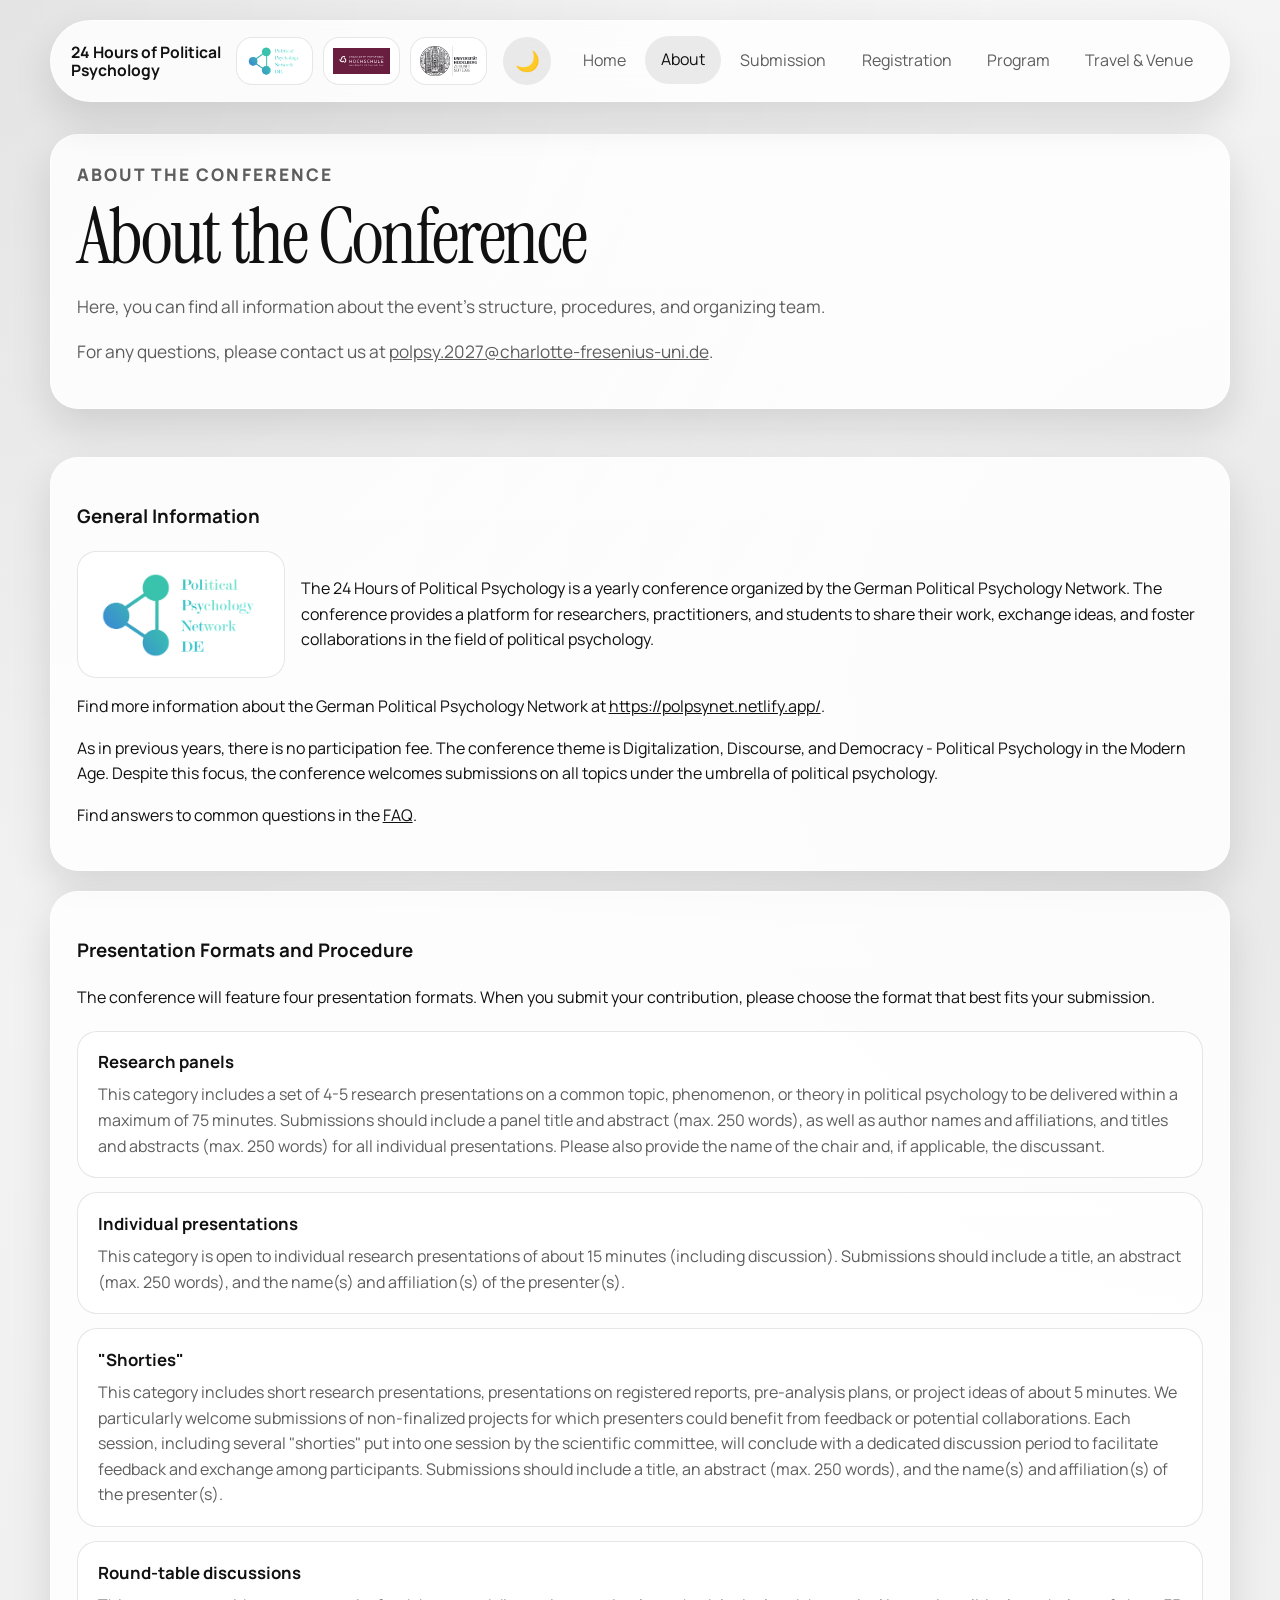
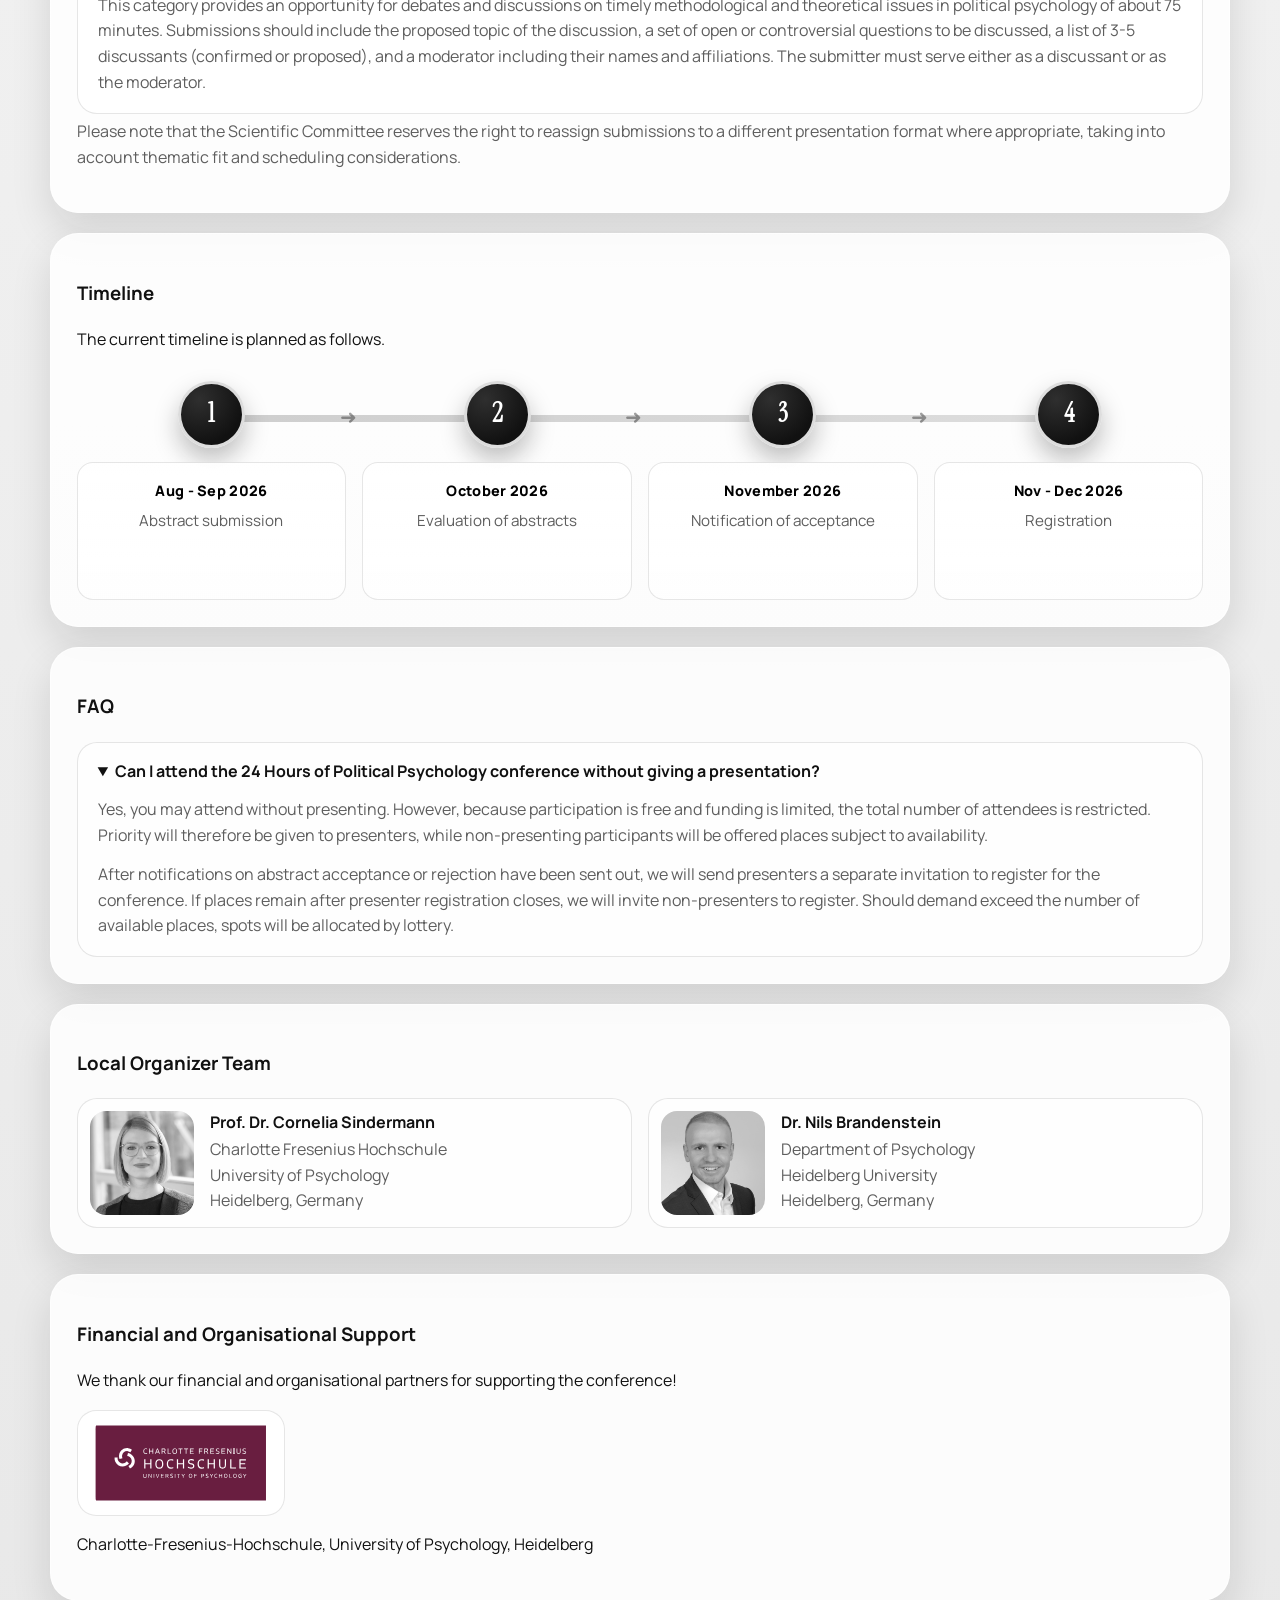
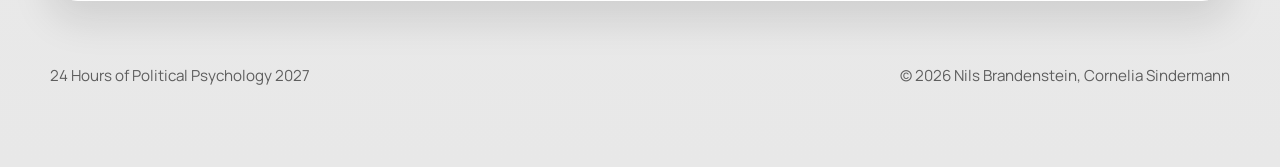
==== commit 0d4eddac: "Add German meta tags, H1 headings, image compression, alt text - German <title>, og:title, and dedic" ====
--- a/about.html
+++ b/about.html
@@ -3,7 +3,71 @@
   <head>
     <meta charset="UTF-8" />
     <meta name="viewport" content="width=device-width, initial-scale=1.0" />
-    <title>About | 24 Hours of Political Psychology</title>
+        <title>Über die Tagung | 24 Stunden Politische Psychologie 2027, Heidelberg</title>
+    <meta name="keywords" content="about political psychology conference, German Political Psychology Network, PolPsyNet annual meeting, Heidelberg University psychology, Charlotte Fresenius Hochschule" />
+    <meta name="og:title:de" content="Über die Tagung | 24 Stunden Politische Psychologie 2027, Heidelberg" />
+    <meta name="description-de" content="Erfahren Sie mehr über die „24 Stunden Politische Psychologie 2027“ — die 7. Jahrestagung des Netzwerks Politische Psychologie, 11.–12. Februar 2027 an der Charlotte Fresenius Hochschule in Heidelberg." />
+    <meta name="keywords-de" content="Über die Tagung, Netzwerk Politische Psychologie, Jahrestagung PolPsyNet, Universität Heidelberg Psychologie, Charlotte Fresenius Hochschule" />
+
+    <link rel="canonical" href="https://polpsyconfhd2027.github.io/conference/about.html" />
+    <meta name="robots" content="index, follow" />
+    <meta name="author" content="German Political Psychology Network" />
+
+    <!-- Open Graph -->
+    <meta property="og:type" content="website" />
+    <meta property="og:site_name" content="24 Hours of Political Psychology 2027" />
+    <meta property="og:title" content="Über die Tagung | 24 Stunden Politische Psychologie 2027, Heidelberg" />
+    <meta property="og:description" content="Learn about the 24 Hours of Political Psychology 2027 — the 7th Annual Meeting of the German Political Psychology Network, held February 11–12, 2027 at Charlotte Fresenius Hochschule in Heidelberg, Germany." />
+    <meta property="og:url" content="https://polpsyconfhd2027.github.io/conference/about.html" />
+    <meta property="og:locale" content="en_US" />
+    <meta property="og:image" content="https://polpsyconfhd2027.github.io/conference/assets/Logo_PolPsyNetDE_New_v2.png" />
+
+    <!-- Twitter -->
+    <meta name="twitter:card" content="summary_large_image" />
+    <meta name="twitter:title" content="Über die Tagung | 24 Stunden Politische Psychologie 2027, Heidelberg" />
+    <meta name="twitter:description" content="Learn about the 24 Hours of Political Psychology 2027 — the 7th Annual Meeting of the German Political Psychology Network, held February 11–12, 2027 at Charlotte Fresenius Hochschule in Heidelberg, Germany." />
+    <meta name="twitter:image" content="https://polpsyconfhd2027.github.io/conference/assets/Logo_PolPsyNetDE_New_v2.png" />
+
+    <link rel="icon" type="image/svg+xml" href="assets/favicon.svg" />
+    <meta name="theme-color" content="#111111" />
+
+    <script type="application/ld+json">
+[
+        {
+                "@context": "https://schema.org",
+                "@type": "Event",
+                "name": "24 Hours of Political Psychology 2027",
+                "description": "7th Annual Meeting of the German Political Psychology Network on the theme 'Digitalization, Discourse, and Democracy'.",
+                "startDate": "2027-02-11T13:00+01:00",
+                "endDate": "2027-02-12T14:00+01:00",
+                "eventStatus": "https://schema.org/EventScheduled",
+                "eventAttendanceMode": "https://schema.org/OfflineEventAttendanceMode",
+                "location": {
+                        "@type": "Place",
+                        "name": "Charlotte Fresenius Hochschule, University of Psychology",
+                        "address": {
+                                "@type": "PostalAddress",
+                                "streetAddress": "Sickingenstrasse 63-65",
+                                "addressLocality": "Heidelberg",
+                                "postalCode": "69126",
+                                "addressCountry": "DE"
+                        }
+                },
+                "url": "https://polpsyconfhd2027.github.io/conference/",
+                "organizer": {
+                        "@type": "Organization",
+                        "name": "German Political Psychology Network (PolPsyNet DE)"
+                }
+        },
+        {
+                "@context": "https://schema.org",
+                "@type": "WebSite",
+                "name": "24 Hours of Political Psychology 2027",
+                "url": "https://polpsyconfhd2027.github.io/conference/"
+        }
+]
+    </script>
+
     <meta
       name="description"
       content="About 24 Hours of Political Psychology in Heidelberg on February 11-12, 2027."
@@ -25,21 +89,23 @@
           </span>
           <span class="brand-logos" aria-hidden="true">
             <span class="brand-logo-frame">
-              <img class="brand-logo" src="assets/Logo_PolPsyNetDE_New_v2.png" alt="" />
+              <img class="brand-logo" src="assets/Logo_PolPsyNetDE_New_v2.png" alt="Logo des Netzwerks Politische Psychologie (PolPsyNet DE)" />
             </span>
             <span class="brand-logo-frame">
-              <img class="brand-logo" src="assets/Logo-CFH-bourdaux-01.svg" alt="" />
+              <img class="brand-logo" src="assets/Logo-CFH-bourdaux-01.svg" alt="Logo der Charlotte Fresenius Hochschule" />
             </span>
             <span class="brand-logo-frame">
-              <img class="brand-logo" src="assets/hd_logo_standard_sw_16cm_rgb.png" alt="" />
+              <img class="brand-logo" src="assets/hd_logo_standard_sw_16cm_rgb.png" alt="Logo der Universität Heidelberg" />
             </span>
           </span>
         </a>
-                <button class="theme-toggle" type="button" aria-label="Switch color theme"></button>
-<button class="nav-toggle" type="button" aria-expanded="false" aria-label="Open menu">
-          <span></span>
-          <span></span>
-        </button>
+        <div class="header-actions">
+          <button class="theme-toggle" type="button" aria-label="Switch color theme"></button>
+          <button class="nav-toggle" type="button" aria-expanded="false" aria-label="Open menu">
+            <span></span>
+            <span></span>
+          </button>
+        </div>
         <nav class="site-nav" aria-label="Main navigation">
           <a href="index.html">Home</a>
           <a href="about.html">About</a>
@@ -53,6 +119,7 @@
       <main class="page-main">
         <section class="page-hero">
           <p class="eyebrow">About The Conference</p>
+          <h1>About the Conference</h1>
           <p>Here, you can find all information about the event's structure, procedures, and organizing team. </p>
           <p>For any questions, please contact us at <a href="mailto:polpsy.2027@charlotte-fresenius-uni.de">polpsy.2027@charlotte-fresenius-uni.de</a>.</p>
           
@@ -66,7 +133,7 @@
                 class="about-network-logo"
                 src="assets/Logo_PolPsyNetDE_New_v2.png"
                 alt="German Political Psychology Network logo"
-              />
+              loading="lazy" />
               <p>The 24 Hours of Political Psychology is a yearly conference organized by the German Political Psychology Network. The conference provides a platform for researchers, practitioners, and students to share their work, exchange ideas, and foster collaborations in the field of political psychology.</p>
             </div>
             <p>Find more information about the German Political Psychology Network at <a href="https://polpsynet.netlify.app/" target="_blank" rel="noopener noreferrer">https://polpsynet.netlify.app/</a>.</p>
@@ -148,7 +215,7 @@
                   class="organizer-photo"
                   src="assets/Cornelia-Sindermann-2869214122.jpg"
                   alt="Portrait of Prof. Dr. Cornelia Sindermann"
-                />
+                loading="lazy" />
                 <div>
                   <h4>Prof. Dr. Cornelia Sindermann</h4>
                   <p>
@@ -165,7 +232,7 @@
                   class="organizer-photo"
                   src="assets/Brandenstein SWQuad.jpg"
                   alt="Portrait of Dr. Nils Brandenstein"
-                />
+                loading="lazy" />
                 <div>
                   <h4>Dr. Nils Brandenstein</h4>
                   <p>
@@ -186,7 +253,7 @@
               class="about-network-logo"
               src="assets/Logo-CFH-bourdaux-01.svg"
               alt="Charlotte Fresenius Hochschule logo"
-            />
+            loading="lazy" />
             <p>Charlotte-Fresenius-Hochschule, University of Psychology, Heidelberg</p>
           </article>
         </section>
--- a/assets/styles.css
+++ b/assets/styles.css
@@ -283,6 +283,7 @@
 
 .nav-toggle {
   display: none;
+  flex: 0 0 auto;
   width: 3rem;
   height: 3rem;
   padding: 0;
@@ -290,6 +291,13 @@
   border-radius: 50%;
   background: var(--nav-hover-bg);
   color: var(--ink);
+}
+
+.header-actions {
+  display: inline-flex;
+  align-items: center;
+  flex: 0 0 auto;
+  gap: 0.55rem;
 }
 
 .theme-toggle {
@@ -346,6 +354,7 @@
 .spotlight h2,
 .feature-card h2,
 .content-card h2,
+.content-card h1,
 .accent-panel h2,
 .hero-card h2,
 .program-day h2 {
@@ -369,6 +378,7 @@
 .spotlight h2,
 .feature-card h2,
 .content-card h2,
+.content-card h1,
 .accent-panel h2,
 .hero-card h2,
 .program-summary h2,
@@ -879,6 +889,13 @@
   border-radius: 999px;
   background: var(--chip-bg);
   font-size: 0.88rem;
+}
+
+.registration {
+  padding: 1.1rem 1.25rem;
+  border: 1px solid var(--card-border);
+  border-radius: 1.25rem;
+  background: var(--card-bg);
 }
 
 .program-note {
@@ -934,10 +951,32 @@
     margin: 0 auto;
   }
 
+  .site-header {
+    flex-wrap: wrap;
+    row-gap: 0.75rem;
+  }
+
   .brand {
-    flex-direction: column;
+    flex: 1 1 100%;
+  }
+
+  .header-actions {
+    order: 1;
+  }
+
+  .site-header .site-nav {
+    order: 2;
+    margin-left: auto;
+  }
+
+  .brand {
+    flex-direction: row;
     align-items: flex-start;
     gap: 0.5rem;
+  }
+
+  .brand-text strong {
+    font-size: 0.92rem;
   }
 
   .brand-logo-frame {
